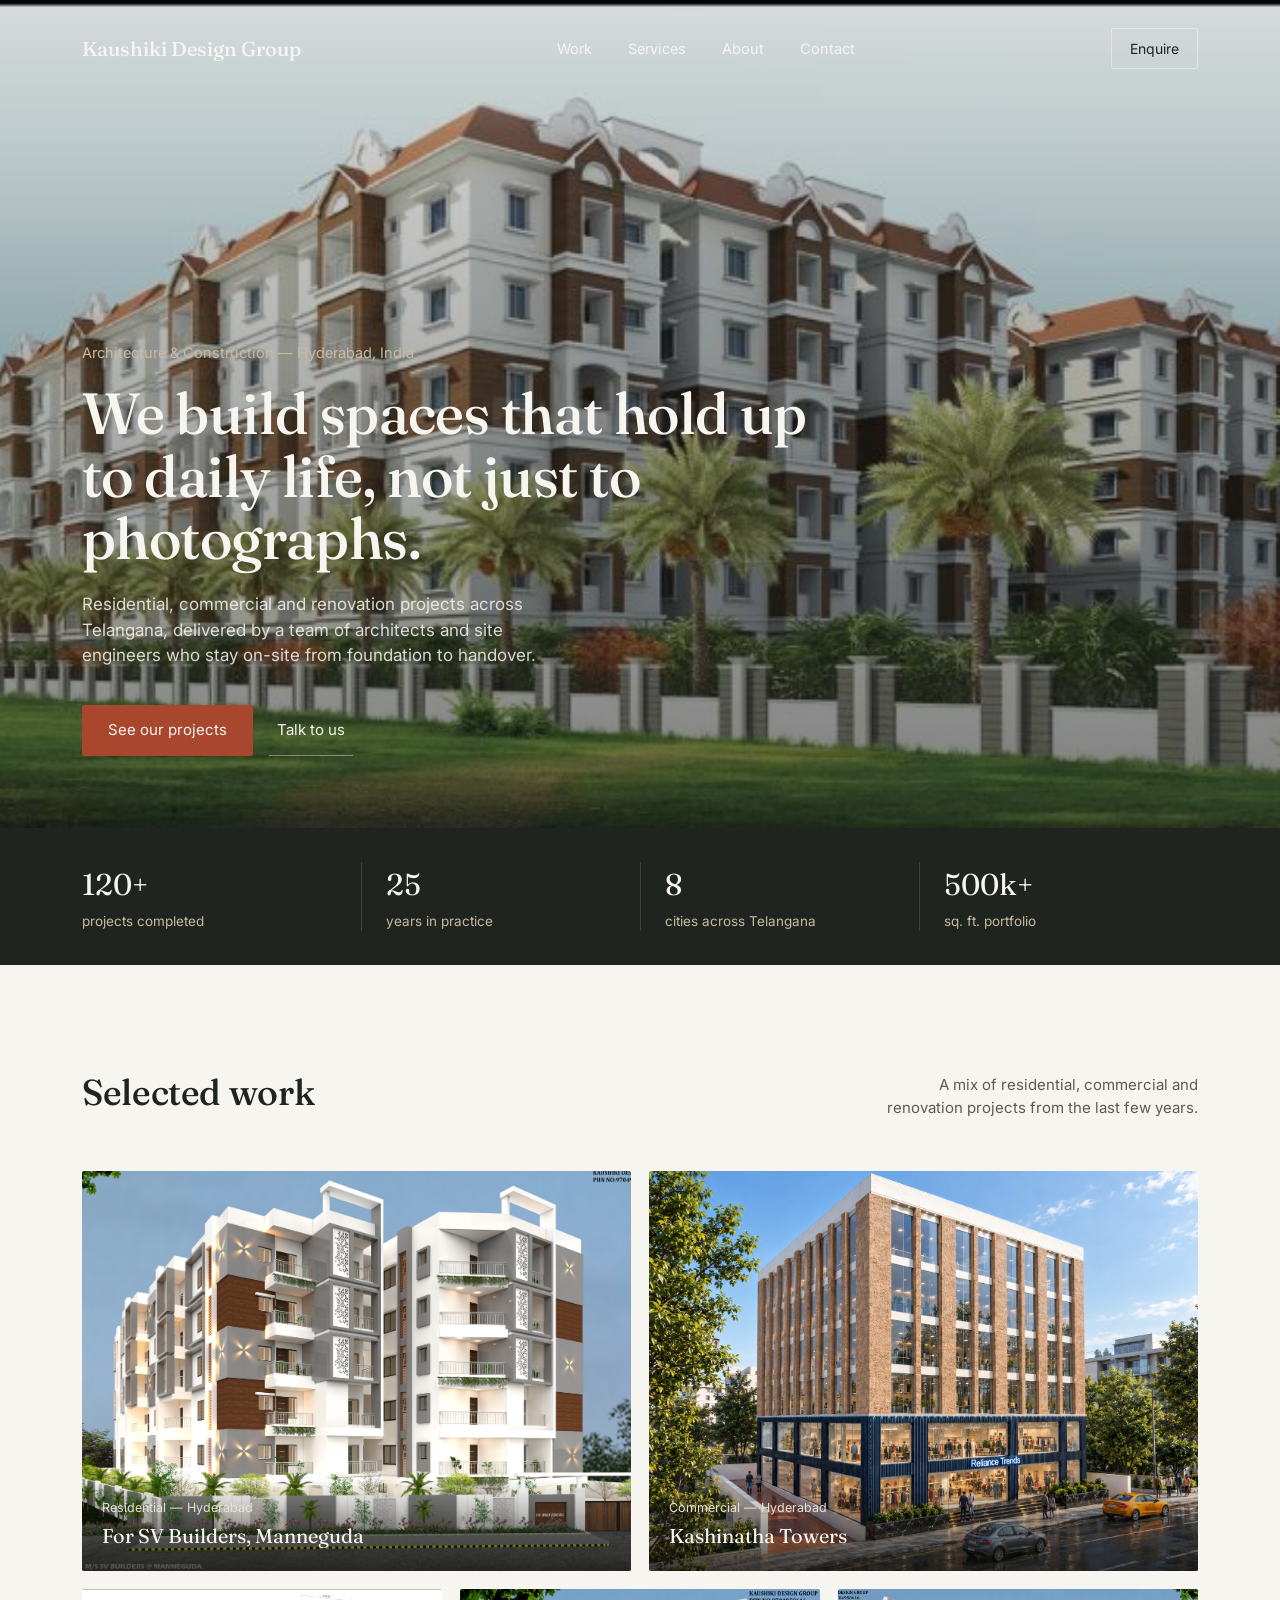
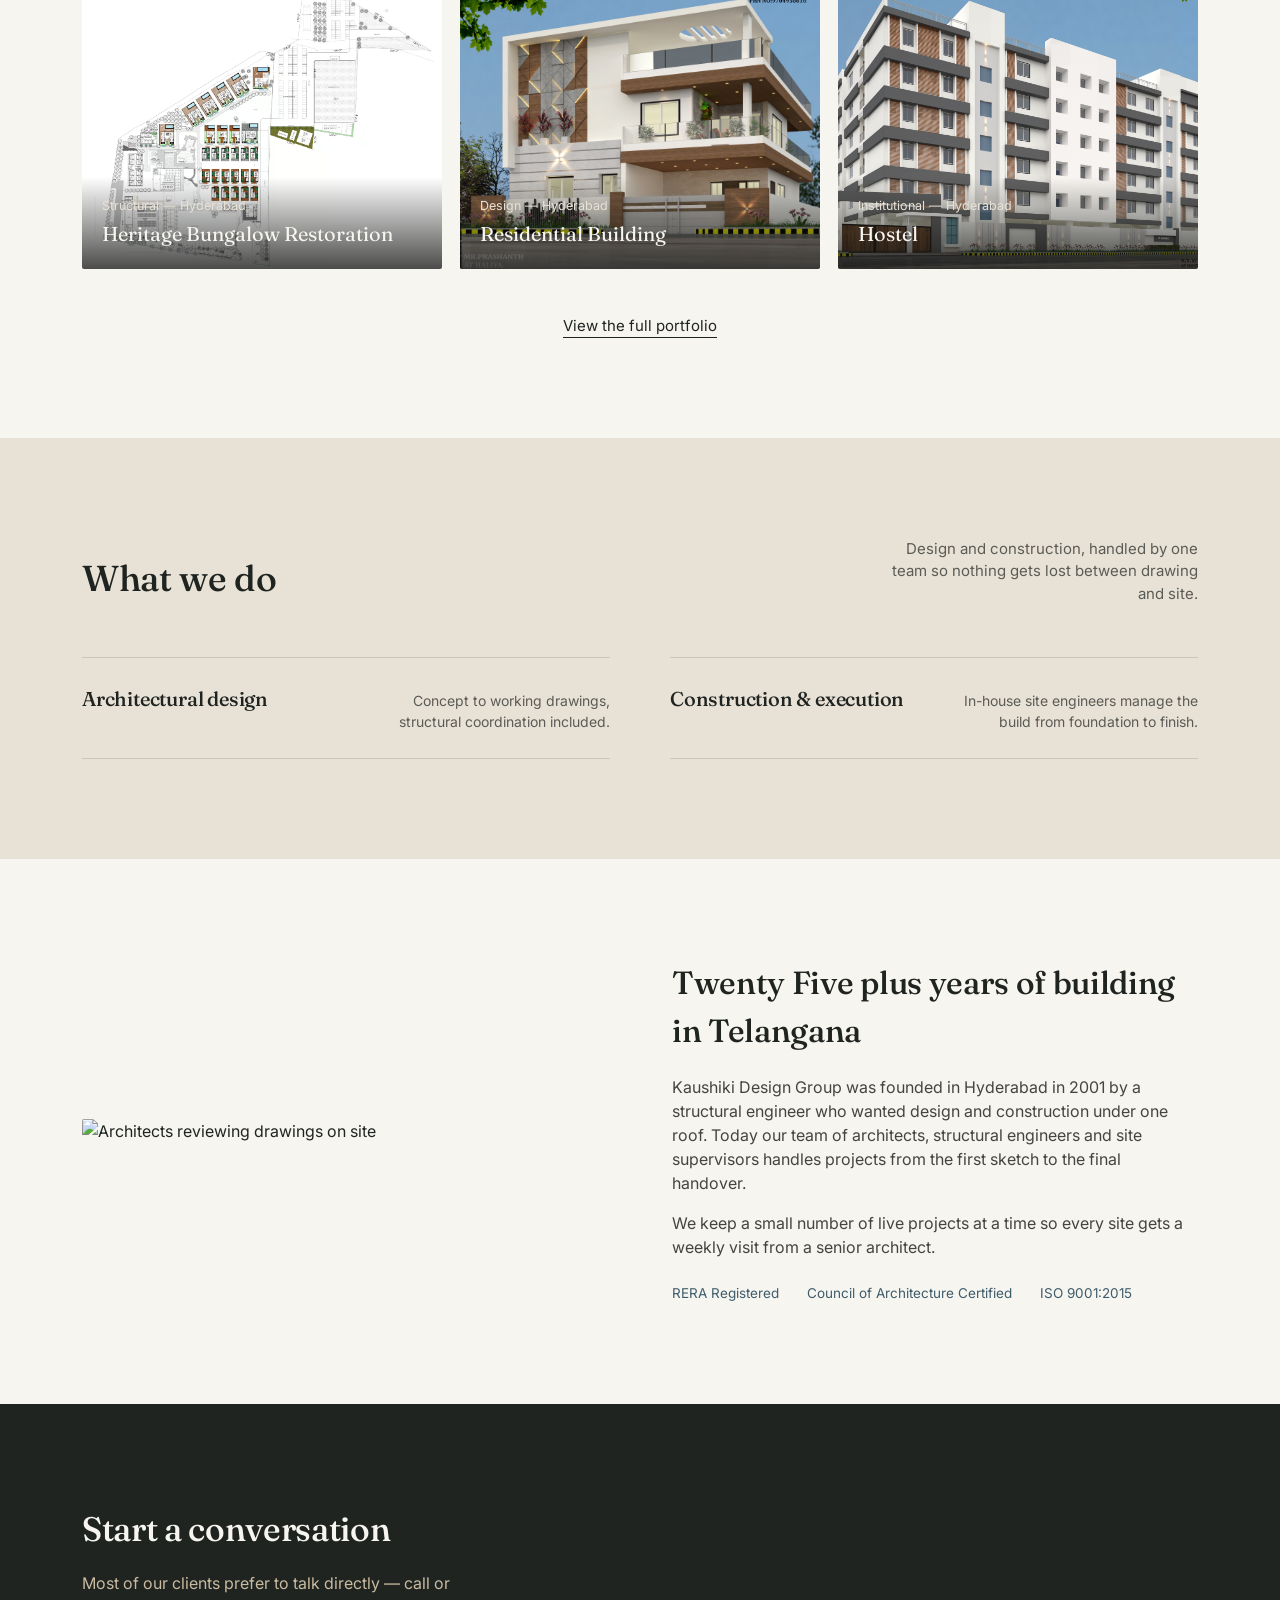
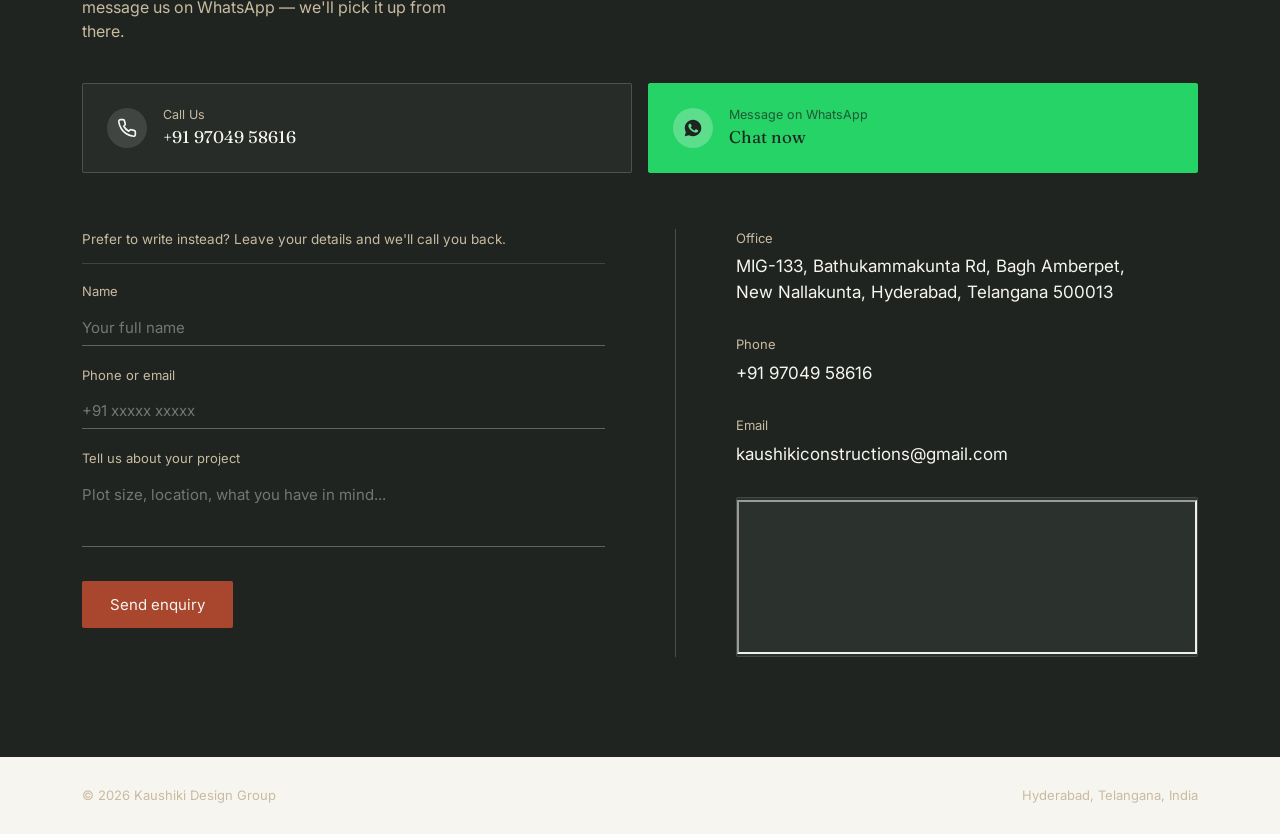
==== index.html @ 328c2bf1 "initial commit" ====
<!DOCTYPE html>
<html lang="en">
<head>
<meta charset="UTF-8">
<meta name="viewport" content="width=device-width, initial-scale=1.0">
<title>Kaushiki Design Group</title>
<link rel="preconnect" href="https://fonts.googleapis.com">
<link href="https://fonts.googleapis.com/css2?family=Fraunces:opsz,wght@9..144,300;9..144,500;9..144,600&family=Inter:wght@400;500;600&display=swap" rel="stylesheet">
<link rel="icon" type="image/jpeg" href="images/site/logo.jpeg">
<style>
  :root {
    --charcoal: #1F2421;
    --limestone: #E8E2D6;
    --rust: #A8462E;
    --steel: #3E5C6B;
    --sand: #C9BBA0;
    --paper: #F7F5F0;
  }

  * { margin: 0; padding: 0; box-sizing: border-box; }

  body {
    font-family: 'Inter', sans-serif;
    background: var(--paper);
    color: var(--charcoal);
    line-height: 1.5;
  }

  h1, h2, h3 {
    font-family: 'Fraunces', serif;
    font-weight: 500;
    letter-spacing: -0.01em;
  }

  a { color: inherit; text-decoration: none; }

  .wrap {
    max-width: 1180px;
    margin: 0 auto;
    padding: 0 32px;
  }

  /* ---------- NAV ---------- */
  nav {
    position: absolute;
    top: 0; left: 0; right: 0;
    z-index: 10;
    padding: 28px 0;
  }
  nav .wrap {
    display: flex;
    justify-content: space-between;
    align-items: center;
  }
  .logo {
    font-family: 'Fraunces', serif;
    font-size: 20px;
    color: var(--paper);
    font-weight: 500;
  }
  .navlinks {
    display: flex;
    gap: 36px;
    font-size: 14.5px;
  }
  .navlinks a { color: var(--paper); }
  .navlinks a:hover { color: var(--sand); }
  .nav-cta {
    border: 1px solid rgba(247,245,240,0.5);
    padding: 9px 18px;
    border-radius: 2px;
    font-size: 14px;
  }
  .nav-cta:hover { background: var(--paper); color: var(--charcoal); border-color: var(--paper); }

  /* ---------- HERO ---------- */
  .hero {
    position: relative;
    height: 92vh;
    min-height: 620px;
    background:
      linear-gradient(180deg, rgba(20,22,20,0.15) 0%, rgba(20,22,20,0.55) 100%),
      url('images/site/Vision-Day.jpeg')
      center/cover no-repeat;
    display: flex;
    align-items: flex-end;
  }
  .hero-inner {
    width: 100%;
    padding-bottom: 72px;
  }
  .hero-eyebrow {
    color: var(--sand);
    font-size: 14.5px;
    margin-bottom: 18px;
  }
  .hero h1 {
    color: var(--paper);
    font-size: 58px;
    max-width: 780px;
    line-height: 1.08;
  }
  .hero p {
    color: rgba(247,245,240,0.85);
    font-size: 17px;
    max-width: 460px;
    margin-top: 22px;
  }
  .hero-actions {
    margin-top: 36px;
    display: flex;
    gap: 16px;
  }
  .btn-primary {
    background: var(--rust);
    color: var(--paper);
    padding: 14px 26px;
    font-size: 15px;
    border-radius: 2px;
    display: inline-block;
  }
  .btn-primary:hover { background: #8f3a26; }
  .btn-ghost {
    color: var(--paper);
    padding: 14px 8px;
    font-size: 15px;
    border-bottom: 1px solid rgba(247,245,240,0.4);
  }
  .btn-ghost:hover { border-color: var(--paper); }

  /* ---------- STATS STRIP ---------- */
  .stats {
    background: var(--charcoal);
    color: var(--paper);
  }
  .stats .wrap {
    display: grid;
    grid-template-columns: repeat(4, 1fr);
    padding: 34px 32px;
  }
  .stats .stat { border-left: 1px solid rgba(247,245,240,0.15); padding-left: 24px; }
  .stats .stat:first-child { border-left: none; padding-left: 0; }
  .stat .num { font-family: 'Fraunces', serif; font-size: 30px; }
  .stat .label { font-size: 13.5px; color: var(--sand); margin-top: 4px; }

  /* ---------- SECTION HEADERS ---------- */
  .section { padding: 100px 0; }
  .section-head {
    display: flex;
    justify-content: space-between;
    align-items: flex-end;
    margin-bottom: 52px;
    gap: 24px;
  }
  .section-head h2 { font-size: 36px; max-width: 480px; }
  .section-head .sub { font-size: 15px; color: #5b5b56; max-width: 320px; text-align: right; }

  /* ---------- PROJECTS (asymmetric grid) ---------- */
  .projects-grid {
    display: grid;
    grid-template-columns: repeat(6, 1fr);
    grid-template-rows: 400px 280px;
    gap: 18px;
  }
  .proj {
    position: relative;
    overflow: hidden;
    border-radius: 2px;
  }
  .proj img { width: 100%; height: 100%; object-fit: cover; display: block; transition: transform 0.5s ease; }
  .proj:hover img { transform: scale(1.04); }
  .proj-tag {
    position: absolute;
    bottom: 0; left: 0; right: 0;
    padding: 20px;
    background: linear-gradient(0deg, rgba(15,16,14,0.75) 0%, transparent 100%);
    color: var(--paper);
  }
  .proj-tag .kind { font-size: 12.5px; color: var(--limestone); margin-bottom: 4px; }
  .proj-tag .name { font-family: 'Fraunces', serif; font-size: 20px; }

  .proj-a { grid-column: 1 / 4; grid-row: 1 / 2; }
  .proj-b { grid-column: 4 / 7; grid-row: 1 / 2; }
  .proj-c { grid-column: 1 / 3; grid-row: 2 / 3; }
  .proj-d { grid-column: 3 / 5; grid-row: 2 / 3; }
  .proj-e { grid-column: 5 / 7; grid-row: 2 / 3; }

  .view-all {
    margin-top: 44px;
    text-align: center;
  }
  .view-all a {
    font-size: 15px;
    border-bottom: 1px solid var(--charcoal);
    padding-bottom: 2px;
  }

  /* ---------- SERVICES ---------- */
  .services {
    background: var(--limestone);
  }
  .services-grid {
    display: grid;
    grid-template-columns: 1fr 1fr;
    gap: 0 60px;
  }
  .service-row {
    padding: 26px 0;
    border-top: 1px solid rgba(31,36,33,0.15);
    display: flex;
    justify-content: space-between;
    align-items: baseline;
  }
  .service-row:last-child { border-bottom: 1px solid rgba(31,36,33,0.15); }
  .service-row h3 { font-size: 20px; font-weight: 500; }
  .service-row p { font-size: 14px; color: #5b5b56; max-width: 240px; text-align: right; }

  /* ---------- ABOUT STRIP ---------- */
  .about {
    display: grid;
    grid-template-columns: 1fr 1fr;
    gap: 64px;
    align-items: center;
  }
  .about img { width: 100%; border-radius: 2px; display: block; }
  .about h2 { font-size: 32px; margin-bottom: 20px; }
  .about p { font-size: 16px; color: #444540; margin-bottom: 16px; }
  .about-credentials {
    margin-top: 24px;
    display: flex;
    gap: 28px;
    font-size: 13.5px;
    color: var(--steel);
  }

  /* ---------- CONTACT ---------- */
  .contact {
    background: var(--charcoal);
    color: var(--paper);
  }
  .contact-grid {
    display: grid;
    grid-template-columns: 1fr 1fr;
    gap: 70px;
  }
  .contact h2 { color: var(--paper); font-size: 34px; margin-bottom: 16px; }
  .contact > .wrap > p { color: var(--sand); max-width: 380px; margin-bottom: 40px; }

  .direct-ctas {
    display: flex;
    gap: 16px;
    margin-bottom: 56px;
  }
  .cta-card {
    flex: 1;
    display: flex;
    align-items: center;
    gap: 16px;
    padding: 22px 24px;
    border-radius: 2px;
    border: 1px solid rgba(247,245,240,0.18);
  }
  .cta-card.call { background: rgba(247,245,240,0.04); }
  .cta-card.whatsapp { background: #25D366; border-color: #25D366; }
  .cta-icon {
    width: 40px; height: 40px;
    flex-shrink: 0;
    border-radius: 50%;
    display: flex;
    align-items: center;
    justify-content: center;
    background: rgba(247,245,240,0.12);
  }
  .cta-card.whatsapp .cta-icon { background: rgba(255,255,255,0.25); }
  .cta-icon svg { width: 20px; height: 20px; }
  .cta-text .k { font-size: 12.5px; color: var(--sand); }
  .cta-card.whatsapp .cta-text .k { color: rgba(31,36,33,0.7); }
  .cta-text .v { font-size: 17px; font-family: 'Fraunces', serif; color: var(--paper); }
  .cta-card.whatsapp .cta-text .v { color: var(--charcoal); }

  .secondary-form-label {
    font-size: 13.5px;
    color: var(--sand);
    margin-bottom: 18px;
    padding-bottom: 14px;
    border-bottom: 1px solid rgba(247,245,240,0.15);
  }

  .field { margin-bottom: 20px; }
  .field label { display: block; font-size: 13px; color: var(--sand); margin-bottom: 8px; }
  .field input, .field textarea {
    width: 100%;
    background: transparent;
    border: none;
    border-bottom: 1px solid rgba(247,245,240,0.3);
    color: var(--paper);
    font-family: 'Inter', sans-serif;
    font-size: 15px;
    padding: 8px 0;
  }
  .field input:focus, .field textarea:focus {
    outline: none;
    border-bottom-color: var(--rust);
  }
  .field textarea { resize: none; height: 70px; }
  .submit-btn {
    margin-top: 8px;
    background: var(--rust);
    color: var(--paper);
    border: none;
    padding: 14px 28px;
    font-size: 15px;
    border-radius: 2px;
    cursor: pointer;
    font-family: 'Inter', sans-serif;
  }
  .submit-btn:hover { background: #8f3a26; }

  .contact-info { border-left: 1px solid rgba(247,245,240,0.2); padding-left: 60px; }
  .info-block { margin-bottom: 30px; }
  .info-block .k { font-size: 13px; color: var(--sand); margin-bottom: 6px; }
  .info-block .v { font-size: 17px; }
  .map-box {
    margin-top: 30px;
    height: 160px;
    background: #2b312d;
    border-radius: 2px;
    display: flex;
    align-items: center;
    justify-content: center;
    color: var(--sand);
    font-size: 13.5px;
    border: 1px solid rgba(247,245,240,0.12);
  }

  /* ---------- FOOTER ---------- */
  footer {
    padding: 28px 0;
    border-top: 1px solid rgba(247,245,240,0.1);
  }
  footer .wrap {
    display: flex;
    justify-content: space-between;
    font-size: 13px;
    color: var(--sand);
  }

  @media (max-width: 860px) {
    .hero h1 { font-size: 38px; }
    .stats .wrap { grid-template-columns: repeat(2, 1fr); row-gap: 20px; }
    .stats .stat:nth-child(3) { border-left: none; padding-left: 0; }
    .projects-grid { grid-template-columns: 1fr; grid-template-rows: auto; }
    .proj { grid-column: auto !important; grid-row: auto !important; height: 260px; }
    .services-grid, .about, .contact-grid { grid-template-columns: 1fr; }
    .contact-info { border-left: none; padding-left: 0; margin-top: 20px; }
    .section-head { flex-direction: column; align-items: flex-start; }
    .section-head .sub { text-align: left; }
    .navlinks { display: none; }
  }
</style>
</head>
<body>

<nav>
  <div class="wrap">
    <div class="logo">Kaushiki Design Group</div>
    <div class="navlinks">
      <a href="#work">Work</a>
      <a href="#services">Services</a>
      <a href="#about">About</a>
      <a href="#contact">Contact</a>
    </div>
    <a href="#contact" class="nav-cta">Enquire</a>
  </div>
</nav>

<section class="hero">
  <div class="wrap hero-inner">
    <div class="hero-eyebrow">Architecture &amp; Construction — Hyderabad, India</div>
    <h1>We build spaces that hold up to daily life, not just to photographs.</h1>
    <p>Residential, commercial and renovation projects across Telangana, delivered by a team of architects and site engineers who stay on-site from foundation to handover.</p>
    <div class="hero-actions">
      <a href="#work" class="btn-primary">See our projects</a>
      <a href="#contact" class="btn-ghost">Talk to us</a>
    </div>
  </div>
</section>

<section class="stats">
  <div class="wrap">
    <div class="stat"><div class="num">120+</div><div class="label">projects completed</div></div>
    <div class="stat"><div class="num">25</div><div class="label">years in practice</div></div>
    <div class="stat"><div class="num">8</div><div class="label">cities across Telangana</div></div>
    <div class="stat"><div class="num">500k+</div><div class="label">sq. ft. portfolio</div></div>
  </div>
</section>

<section class="section" id="work">
  <div class="wrap">
    <div class="section-head">
      <h2>Selected work</h2>
      <div class="sub">A mix of residential, commercial and renovation projects from the last few years.</div>
    </div>
    <div class="projects-grid">
      <div class="proj proj-a">
        <img src="images/projects/residential/SV_BUILDERS_MANNEGUDA_SOUTH_EAST_ELEVATION.jpg" alt="Modern residence">
        <div class="proj-tag"><div class="kind">Residential — Hyderabad</div><div class="name">For SV Builders, Manneguda</div></div>
      </div>
      <div class="proj proj-b">
        <img src="images/projects/commercial/Kashinatha_Towers.jpeg" alt="Office building">
        <div class="proj-tag"><div class="kind">Commercial — Hyderabad</div><div class="name">Kashinatha Towers</div></div>
      </div>
      <div class="proj proj-c">
        <img src="images/projects/structural/KINARA_RESORT.avif" alt="Interior renovation">
        <div class="proj-tag"><div class="kind">Structural — Hyderabad</div><div class="name">Heritage Bungalow Restoration</div></div>
      </div>
      <div class="proj proj-d">
        <img src="images/projects/residential/PRASHANTH_REDDY.jpg" alt="Apartment complex">
        <div class="proj-tag"><div class="kind">Design — Hyderabad</div><div class="name">Residential Building</div></div>
      </div>
      <div class="proj proj-e">
        <img src="images/projects/institutional/SV_BUILDERS_HOSTEL.jpg" alt="Concrete structure detail">
        <div class="proj-tag"><div class="kind">Institutional — Hyderabad</div><div class="name">Hostel</div></div>
      </div>
    </div>
    <div class="view-all"><a href="portfolio.html">View the full portfolio</a></div>
  </div>
</section>

<section class="section services" id="services">
  <div class="wrap">
    <div class="section-head">
      <h2>What we do</h2>
      <div class="sub">Design and construction, handled by one team so nothing gets lost between drawing and site.</div>
    </div>
    <div class="services-grid">
      <div>
        <div class="service-row">
          <h3>Architectural design</h3>
          <p>Concept to working drawings, structural coordination included.</p>
        </div>
      </div>
      <div>
        <div class="service-row">
          <h3>Construction &amp; execution</h3>
          <p>In-house site engineers manage the build from foundation to finish.</p>
        </div>
      </div>
    </div>
  </div>
</section>

<section class="section" id="about">
  <div class="wrap about">
    <img src="https://images.unsplash.com/photo-1541888946425-d81bb19240f5?q=80&w=800&auto=format&fit=crop" alt="Architects reviewing drawings on site">
    <div>
      <h2>Twenty Five plus years of building in Telangana</h2>
      <p>Kaushiki Design Group was founded in Hyderabad in 2001 by a structural engineer who wanted design and construction under one roof. Today our team of architects, structural engineers and site supervisors handles projects from the first sketch to the final handover.</p>
      <p>We keep a small number of live projects at a time so every site gets a weekly visit from a senior architect.</p>
      <div class="about-credentials">
        <span>RERA Registered</span>
        <span>Council of Architecture Certified</span>
        <span>ISO 9001:2015</span>
      </div>
    </div>
  </div>
</section>

<section class="section contact" id="contact">
  <div class="wrap">
    <h2>Start a conversation</h2>
    <p>Most of our clients prefer to talk directly — call or message us on WhatsApp — we'll pick it up from there.</p>

    <div class="direct-ctas">
      <a href="tel:+919704958616" class="cta-card call">
        <div class="cta-icon">
          <svg viewBox="0 0 24 24" fill="none" stroke="#F7F5F0" stroke-width="2" stroke-linecap="round" stroke-linejoin="round"><path d="M22 16.92v3a2 2 0 0 1-2.18 2 19.79 19.79 0 0 1-8.63-3.07 19.5 19.5 0 0 1-6-6 19.79 19.79 0 0 1-3.07-8.67A2 2 0 0 1 4.11 2h3a2 2 0 0 1 2 1.72c.127.96.361 1.903.7 2.81a2 2 0 0 1-.45 2.11L8.09 9.91a16 16 0 0 0 6 6l1.27-1.27a2 2 0 0 1 2.11-.45c.907.339 1.85.573 2.81.7A2 2 0 0 1 22 16.92z"/></svg>
        </div>
        <div class="cta-text">
          <div class="k">Call Us</div>
          <div class="v">+91 97049 58616</div>
        </div>
      </a>
      <a href="https://wa.me/919704958616?text=Hi%2C%20I%27d%20like%20to%20discuss%20a%20project" class="cta-card whatsapp" target="_blank">
        <div class="cta-icon">
          <svg viewBox="0 0 24 24" fill="#1F2421"><path d="M12.04 2C6.58 2 2.13 6.45 2.13 11.91c0 1.75.46 3.45 1.32 4.95L2.05 22l5.25-1.38a9.9 9.9 0 0 0 4.74 1.21h.01c5.46 0 9.9-4.45 9.9-9.91C21.96 6.45 17.5 2 12.04 2zm5.8 14.14c-.24.68-1.4 1.3-1.93 1.38-.5.08-1.11.11-1.79-.11-.41-.13-.95-.31-1.63-.6-2.87-1.24-4.74-4.13-4.88-4.32-.14-.19-1.17-1.56-1.17-2.97 0-1.41.74-2.1 1-2.39.26-.29.57-.36.76-.36.19 0 .38 0 .55.01.18.01.41-.07.64.49.24.58.81 2 .88 2.14.07.14.12.31.02.5-.1.19-.14.31-.29.48-.14.17-.3.37-.43.5-.14.14-.29.29-.12.57.17.29.76 1.25 1.63 2.02 1.12 1 2.06 1.31 2.35 1.46.29.14.46.12.63-.07.17-.19.72-.84.91-1.13.19-.29.38-.24.63-.14.26.1 1.64.77 1.92.91.29.14.48.21.55.33.07.12.07.68-.17 1.35z"/></svg>
        </div>
        <div class="cta-text">
          <div class="k">Message on WhatsApp</div>
          <div class="v">Chat now</div>
        </div>
      </a>
    </div>

    <div class="contact-grid">
      <form action="https://formspree.io/f/your-form-id" method="POST">
        <div class="secondary-form-label">Prefer to write instead? Leave your details and we'll call you back.</div>
        <div class="field">
          <label for="name">Name</label>
          <input type="text" id="name" name="name" placeholder="Your full name">
        </div>
        <div class="field">
          <label for="phone">Phone or email</label>
          <input type="text" id="phone" name="phone" placeholder="+91 xxxxx xxxxx">
        </div>
        <div class="field">
          <label for="project">Tell us about your project</label>
          <textarea id="project" name="project" placeholder="Plot size, location, what you have in mind..."></textarea>
        </div>
        <button class="submit-btn" type="submit">Send enquiry</button>
      </form>
      <div class="contact-info">
        <div class="info-block">
          <div class="k">Office</div>
          <div class="v">MIG-133, Bathukammakunta Rd, Bagh Amberpet,<br>New Nallakunta, Hyderabad, Telangana 500013</div>
        </div>
        <div class="info-block">
          <div class="k">Phone</div>
          <div class="v">+91 97049 58616</div>
        </div>
        <div class="info-block">
          <div class="k">Email</div>
          <div class="v">kaushikiconstructions@gmail.com</div>
        </div>
        <div class="map-box">
          <iframe
            src="https://www.google.com/maps?q=KAUSHIKI+DESIGN+GROUP&output=embed"
            width="100%"
            allowfullscreen=""
            loading="lazy">
  </iframe>
        </div>
      </div>
    </div>
  </div>
</section>

<footer>
  <div class="wrap">
    <div>© 2026 Kaushiki Design Group</div>
    <div>Hyderabad, Telangana, India</div>
  </div>
</footer>

</body>
</html>
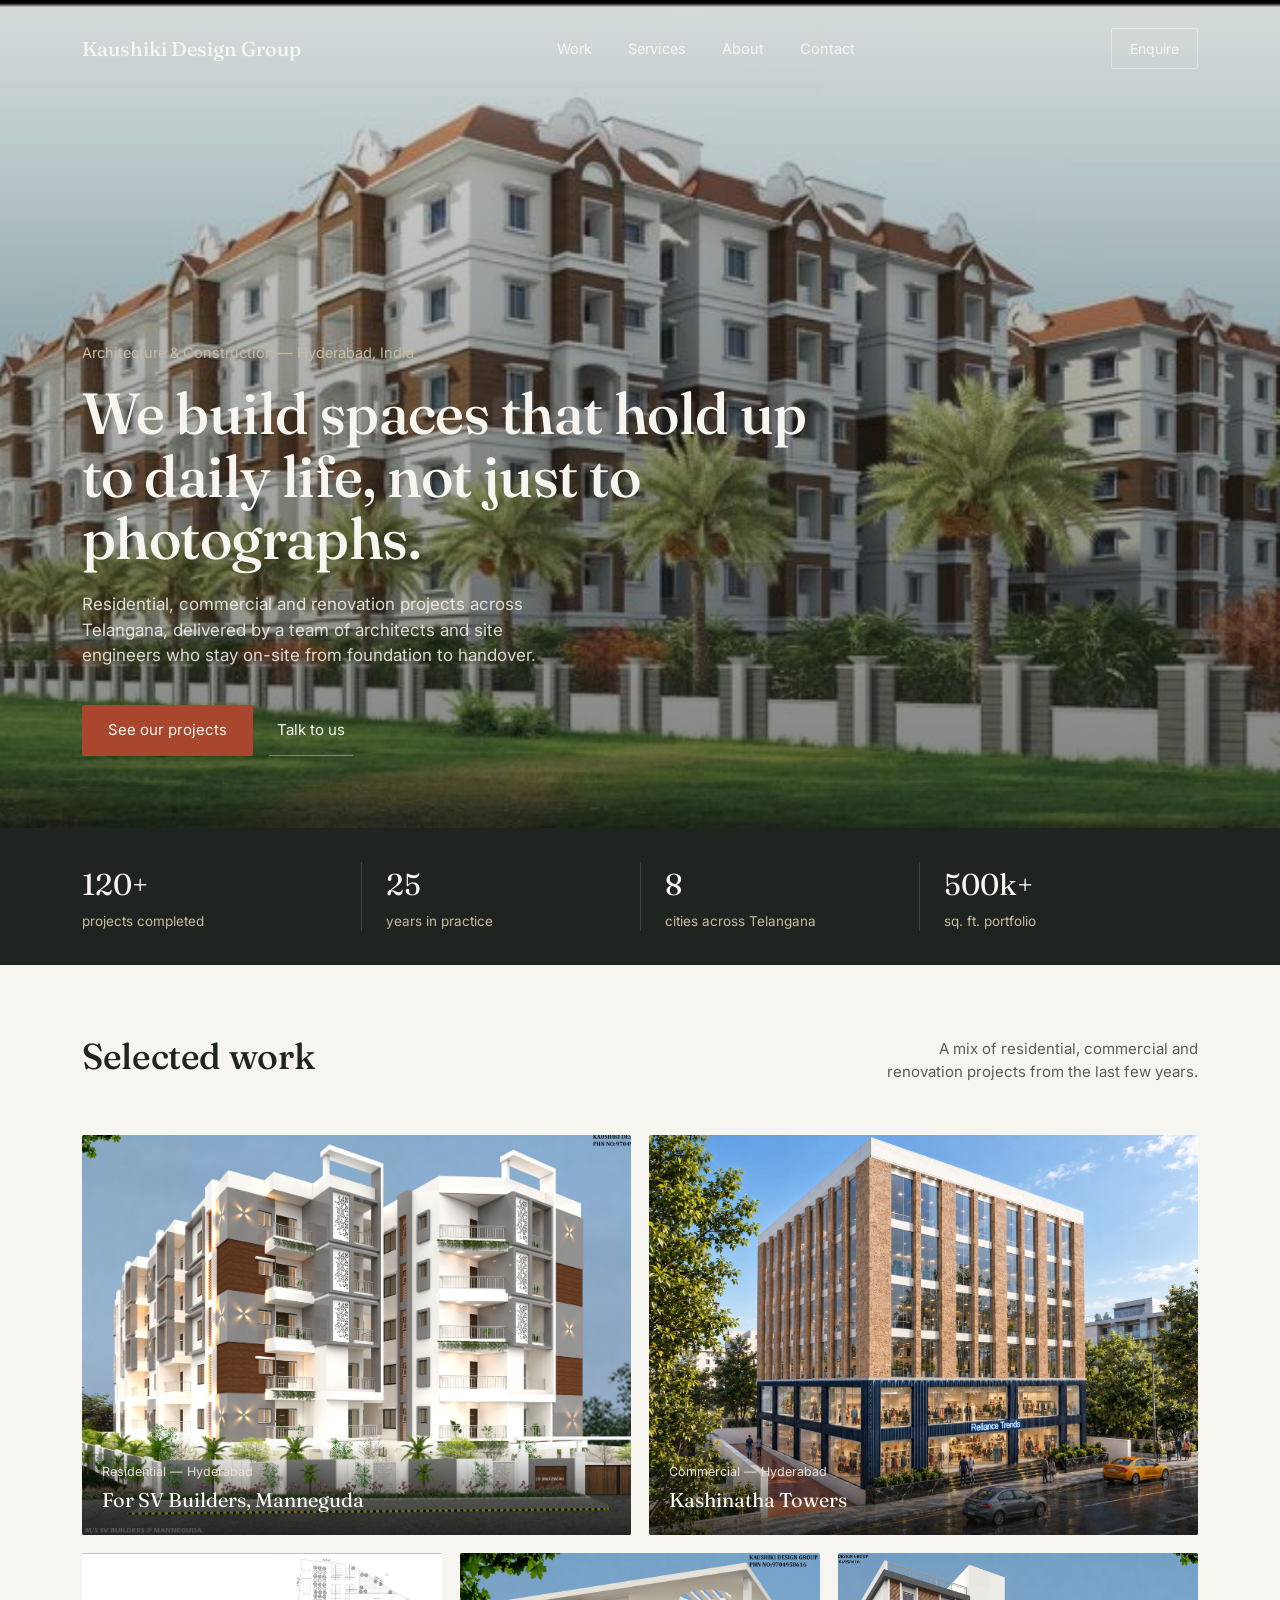
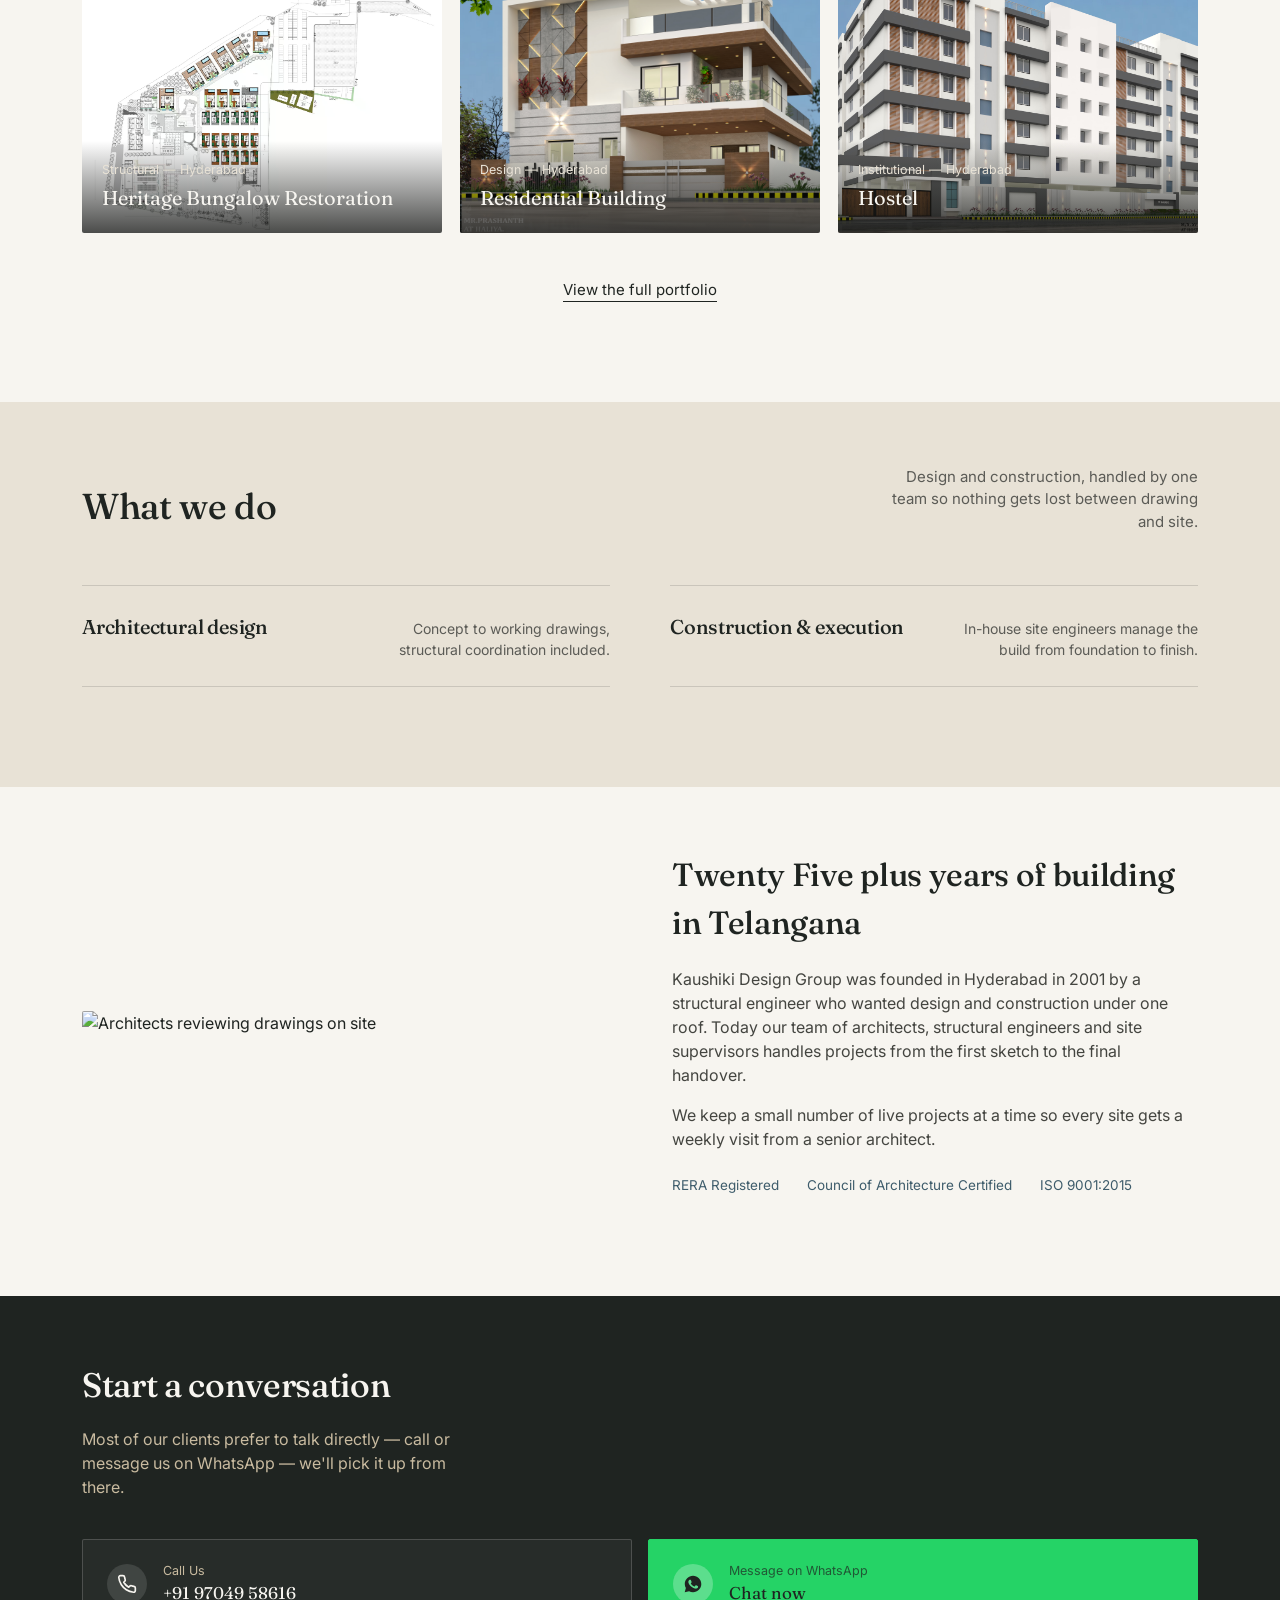
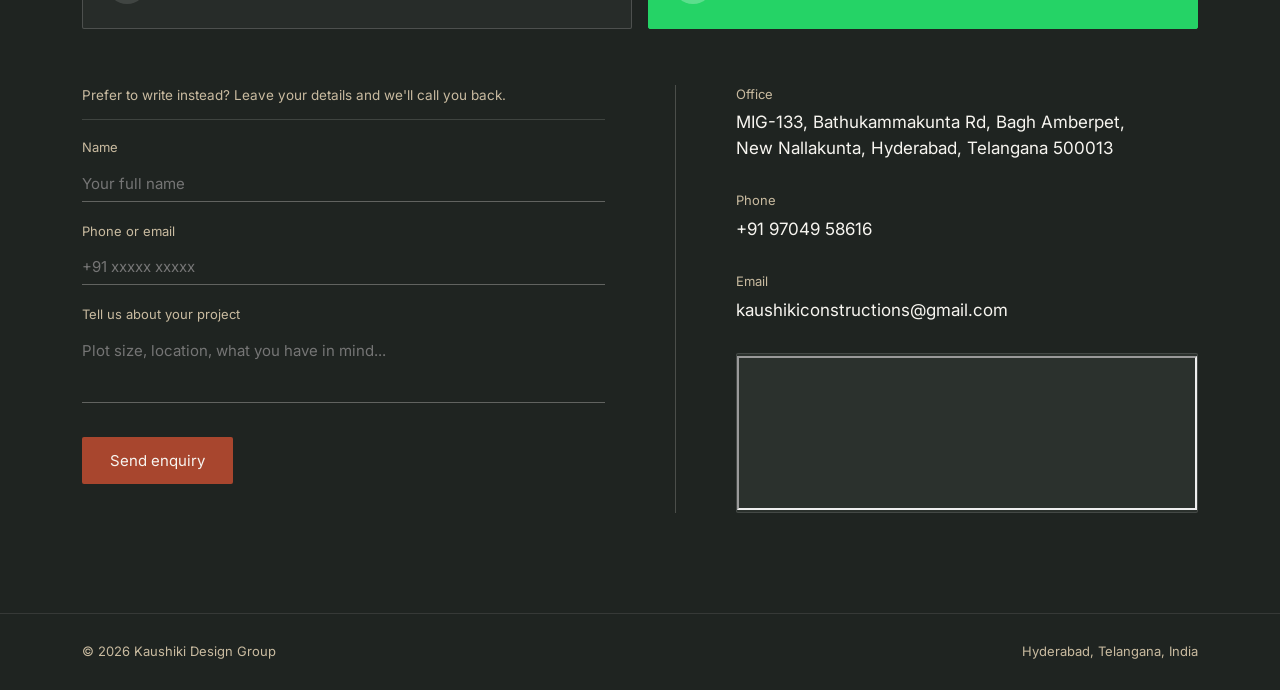
==== commit bec7013e: "externalise CSS" ====
--- a/index.html
+++ b/index.html
@@ -7,357 +7,7 @@
 <link rel="preconnect" href="https://fonts.googleapis.com">
 <link href="https://fonts.googleapis.com/css2?family=Fraunces:opsz,wght@9..144,300;9..144,500;9..144,600&family=Inter:wght@400;500;600&display=swap" rel="stylesheet">
 <link rel="icon" type="image/jpeg" href="images/site/logo.jpeg">
-<style>
-  :root {
-    --charcoal: #1F2421;
-    --limestone: #E8E2D6;
-    --rust: #A8462E;
-    --steel: #3E5C6B;
-    --sand: #C9BBA0;
-    --paper: #F7F5F0;
-  }
-
-  * { margin: 0; padding: 0; box-sizing: border-box; }
-
-  body {
-    font-family: 'Inter', sans-serif;
-    background: var(--paper);
-    color: var(--charcoal);
-    line-height: 1.5;
-  }
-
-  h1, h2, h3 {
-    font-family: 'Fraunces', serif;
-    font-weight: 500;
-    letter-spacing: -0.01em;
-  }
-
-  a { color: inherit; text-decoration: none; }
-
-  .wrap {
-    max-width: 1180px;
-    margin: 0 auto;
-    padding: 0 32px;
-  }
-
-  /* ---------- NAV ---------- */
-  nav {
-    position: absolute;
-    top: 0; left: 0; right: 0;
-    z-index: 10;
-    padding: 28px 0;
-  }
-  nav .wrap {
-    display: flex;
-    justify-content: space-between;
-    align-items: center;
-  }
-  .logo {
-    font-family: 'Fraunces', serif;
-    font-size: 20px;
-    color: var(--paper);
-    font-weight: 500;
-  }
-  .navlinks {
-    display: flex;
-    gap: 36px;
-    font-size: 14.5px;
-  }
-  .navlinks a { color: var(--paper); }
-  .navlinks a:hover { color: var(--sand); }
-  .nav-cta {
-    border: 1px solid rgba(247,245,240,0.5);
-    padding: 9px 18px;
-    border-radius: 2px;
-    font-size: 14px;
-  }
-  .nav-cta:hover { background: var(--paper); color: var(--charcoal); border-color: var(--paper); }
-
-  /* ---------- HERO ---------- */
-  .hero {
-    position: relative;
-    height: 92vh;
-    min-height: 620px;
-    background:
-      linear-gradient(180deg, rgba(20,22,20,0.15) 0%, rgba(20,22,20,0.55) 100%),
-      url('images/site/Vision-Day.jpeg')
-      center/cover no-repeat;
-    display: flex;
-    align-items: flex-end;
-  }
-  .hero-inner {
-    width: 100%;
-    padding-bottom: 72px;
-  }
-  .hero-eyebrow {
-    color: var(--sand);
-    font-size: 14.5px;
-    margin-bottom: 18px;
-  }
-  .hero h1 {
-    color: var(--paper);
-    font-size: 58px;
-    max-width: 780px;
-    line-height: 1.08;
-  }
-  .hero p {
-    color: rgba(247,245,240,0.85);
-    font-size: 17px;
-    max-width: 460px;
-    margin-top: 22px;
-  }
-  .hero-actions {
-    margin-top: 36px;
-    display: flex;
-    gap: 16px;
-  }
-  .btn-primary {
-    background: var(--rust);
-    color: var(--paper);
-    padding: 14px 26px;
-    font-size: 15px;
-    border-radius: 2px;
-    display: inline-block;
-  }
-  .btn-primary:hover { background: #8f3a26; }
-  .btn-ghost {
-    color: var(--paper);
-    padding: 14px 8px;
-    font-size: 15px;
-    border-bottom: 1px solid rgba(247,245,240,0.4);
-  }
-  .btn-ghost:hover { border-color: var(--paper); }
-
-  /* ---------- STATS STRIP ---------- */
-  .stats {
-    background: var(--charcoal);
-    color: var(--paper);
-  }
-  .stats .wrap {
-    display: grid;
-    grid-template-columns: repeat(4, 1fr);
-    padding: 34px 32px;
-  }
-  .stats .stat { border-left: 1px solid rgba(247,245,240,0.15); padding-left: 24px; }
-  .stats .stat:first-child { border-left: none; padding-left: 0; }
-  .stat .num { font-family: 'Fraunces', serif; font-size: 30px; }
-  .stat .label { font-size: 13.5px; color: var(--sand); margin-top: 4px; }
-
-  /* ---------- SECTION HEADERS ---------- */
-  .section { padding: 100px 0; }
-  .section-head {
-    display: flex;
-    justify-content: space-between;
-    align-items: flex-end;
-    margin-bottom: 52px;
-    gap: 24px;
-  }
-  .section-head h2 { font-size: 36px; max-width: 480px; }
-  .section-head .sub { font-size: 15px; color: #5b5b56; max-width: 320px; text-align: right; }
-
-  /* ---------- PROJECTS (asymmetric grid) ---------- */
-  .projects-grid {
-    display: grid;
-    grid-template-columns: repeat(6, 1fr);
-    grid-template-rows: 400px 280px;
-    gap: 18px;
-  }
-  .proj {
-    position: relative;
-    overflow: hidden;
-    border-radius: 2px;
-  }
-  .proj img { width: 100%; height: 100%; object-fit: cover; display: block; transition: transform 0.5s ease; }
-  .proj:hover img { transform: scale(1.04); }
-  .proj-tag {
-    position: absolute;
-    bottom: 0; left: 0; right: 0;
-    padding: 20px;
-    background: linear-gradient(0deg, rgba(15,16,14,0.75) 0%, transparent 100%);
-    color: var(--paper);
-  }
-  .proj-tag .kind { font-size: 12.5px; color: var(--limestone); margin-bottom: 4px; }
-  .proj-tag .name { font-family: 'Fraunces', serif; font-size: 20px; }
-
-  .proj-a { grid-column: 1 / 4; grid-row: 1 / 2; }
-  .proj-b { grid-column: 4 / 7; grid-row: 1 / 2; }
-  .proj-c { grid-column: 1 / 3; grid-row: 2 / 3; }
-  .proj-d { grid-column: 3 / 5; grid-row: 2 / 3; }
-  .proj-e { grid-column: 5 / 7; grid-row: 2 / 3; }
-
-  .view-all {
-    margin-top: 44px;
-    text-align: center;
-  }
-  .view-all a {
-    font-size: 15px;
-    border-bottom: 1px solid var(--charcoal);
-    padding-bottom: 2px;
-  }
-
-  /* ---------- SERVICES ---------- */
-  .services {
-    background: var(--limestone);
-  }
-  .services-grid {
-    display: grid;
-    grid-template-columns: 1fr 1fr;
-    gap: 0 60px;
-  }
-  .service-row {
-    padding: 26px 0;
-    border-top: 1px solid rgba(31,36,33,0.15);
-    display: flex;
-    justify-content: space-between;
-    align-items: baseline;
-  }
-  .service-row:last-child { border-bottom: 1px solid rgba(31,36,33,0.15); }
-  .service-row h3 { font-size: 20px; font-weight: 500; }
-  .service-row p { font-size: 14px; color: #5b5b56; max-width: 240px; text-align: right; }
-
-  /* ---------- ABOUT STRIP ---------- */
-  .about {
-    display: grid;
-    grid-template-columns: 1fr 1fr;
-    gap: 64px;
-    align-items: center;
-  }
-  .about img { width: 100%; border-radius: 2px; display: block; }
-  .about h2 { font-size: 32px; margin-bottom: 20px; }
-  .about p { font-size: 16px; color: #444540; margin-bottom: 16px; }
-  .about-credentials {
-    margin-top: 24px;
-    display: flex;
-    gap: 28px;
-    font-size: 13.5px;
-    color: var(--steel);
-  }
-
-  /* ---------- CONTACT ---------- */
-  .contact {
-    background: var(--charcoal);
-    color: var(--paper);
-  }
-  .contact-grid {
-    display: grid;
-    grid-template-columns: 1fr 1fr;
-    gap: 70px;
-  }
-  .contact h2 { color: var(--paper); font-size: 34px; margin-bottom: 16px; }
-  .contact > .wrap > p { color: var(--sand); max-width: 380px; margin-bottom: 40px; }
-
-  .direct-ctas {
-    display: flex;
-    gap: 16px;
-    margin-bottom: 56px;
-  }
-  .cta-card {
-    flex: 1;
-    display: flex;
-    align-items: center;
-    gap: 16px;
-    padding: 22px 24px;
-    border-radius: 2px;
-    border: 1px solid rgba(247,245,240,0.18);
-  }
-  .cta-card.call { background: rgba(247,245,240,0.04); }
-  .cta-card.whatsapp { background: #25D366; border-color: #25D366; }
-  .cta-icon {
-    width: 40px; height: 40px;
-    flex-shrink: 0;
-    border-radius: 50%;
-    display: flex;
-    align-items: center;
-    justify-content: center;
-    background: rgba(247,245,240,0.12);
-  }
-  .cta-card.whatsapp .cta-icon { background: rgba(255,255,255,0.25); }
-  .cta-icon svg { width: 20px; height: 20px; }
-  .cta-text .k { font-size: 12.5px; color: var(--sand); }
-  .cta-card.whatsapp .cta-text .k { color: rgba(31,36,33,0.7); }
-  .cta-text .v { font-size: 17px; font-family: 'Fraunces', serif; color: var(--paper); }
-  .cta-card.whatsapp .cta-text .v { color: var(--charcoal); }
-
-  .secondary-form-label {
-    font-size: 13.5px;
-    color: var(--sand);
-    margin-bottom: 18px;
-    padding-bottom: 14px;
-    border-bottom: 1px solid rgba(247,245,240,0.15);
-  }
-
-  .field { margin-bottom: 20px; }
-  .field label { display: block; font-size: 13px; color: var(--sand); margin-bottom: 8px; }
-  .field input, .field textarea {
-    width: 100%;
-    background: transparent;
-    border: none;
-    border-bottom: 1px solid rgba(247,245,240,0.3);
-    color: var(--paper);
-    font-family: 'Inter', sans-serif;
-    font-size: 15px;
-    padding: 8px 0;
-  }
-  .field input:focus, .field textarea:focus {
-    outline: none;
-    border-bottom-color: var(--rust);
-  }
-  .field textarea { resize: none; height: 70px; }
-  .submit-btn {
-    margin-top: 8px;
-    background: var(--rust);
-    color: var(--paper);
-    border: none;
-    padding: 14px 28px;
-    font-size: 15px;
-    border-radius: 2px;
-    cursor: pointer;
-    font-family: 'Inter', sans-serif;
-  }
-  .submit-btn:hover { background: #8f3a26; }
-
-  .contact-info { border-left: 1px solid rgba(247,245,240,0.2); padding-left: 60px; }
-  .info-block { margin-bottom: 30px; }
-  .info-block .k { font-size: 13px; color: var(--sand); margin-bottom: 6px; }
-  .info-block .v { font-size: 17px; }
-  .map-box {
-    margin-top: 30px;
-    height: 160px;
-    background: #2b312d;
-    border-radius: 2px;
-    display: flex;
-    align-items: center;
-    justify-content: center;
-    color: var(--sand);
-    font-size: 13.5px;
-    border: 1px solid rgba(247,245,240,0.12);
-  }
-
-  /* ---------- FOOTER ---------- */
-  footer {
-    padding: 28px 0;
-    border-top: 1px solid rgba(247,245,240,0.1);
-  }
-  footer .wrap {
-    display: flex;
-    justify-content: space-between;
-    font-size: 13px;
-    color: var(--sand);
-  }
-
-  @media (max-width: 860px) {
-    .hero h1 { font-size: 38px; }
-    .stats .wrap { grid-template-columns: repeat(2, 1fr); row-gap: 20px; }
-    .stats .stat:nth-child(3) { border-left: none; padding-left: 0; }
-    .projects-grid { grid-template-columns: 1fr; grid-template-rows: auto; }
-    .proj { grid-column: auto !important; grid-row: auto !important; height: 260px; }
-    .services-grid, .about, .contact-grid { grid-template-columns: 1fr; }
-    .contact-info { border-left: none; padding-left: 0; margin-top: 20px; }
-    .section-head { flex-direction: column; align-items: flex-start; }
-    .section-head .sub { text-align: left; }
-    .navlinks { display: none; }
-  }
-</style>
+<link rel="stylesheet" href="styles.css">
 </head>
 <body>
 
--- a/styles.css
+++ b/styles.css
@@ -0,0 +1,524 @@
+:root {
+    --charcoal: #1F2421;
+    --limestone: #E8E2D6;
+    --rust: #A8462E;
+    --steel: #3E5C6B;
+    --sand: #C9BBA0;
+    --paper: #F7F5F0;
+  }
+
+  * { margin: 0; padding: 0; box-sizing: border-box; }
+
+  body {
+    font-family: 'Inter', sans-serif;
+    background: var(--paper);
+    color: var(--charcoal);
+    line-height: 1.5;
+  }
+
+  h1, h2, h3 {
+    font-family: 'Fraunces', serif;
+    font-weight: 500;
+    letter-spacing: -0.01em;
+  }
+
+  a { color: inherit; text-decoration: none; }
+
+  .wrap {
+    max-width: 1180px;
+    margin: 0 auto;
+    padding: 0 32px;
+  }
+
+  /* ---------- NAV ---------- */
+  nav {
+    position: absolute;
+    top: 0; left: 0; right: 0;
+    z-index: 10;
+    padding: 28px 0; 
+  }
+  nav .portfolio {
+    background: var(--charcoal);
+    padding: 24px 0;
+  }
+  nav .wrap {
+    display: flex;
+    justify-content: space-between;
+    align-items: center;
+  }
+  .logo {
+    font-family: 'Fraunces', serif;
+    font-size: 20px;
+    color: var(--paper);
+    font-weight: 500;
+  }
+  .navlinks {
+    display: flex;
+    gap: 36px;
+    font-size: 14.5px;
+  }
+  .navlinks a { color: var(--paper); }
+  .navlinks a.current { color: var(--sand); border-bottom: 1px solid var(--sand); padding-bottom: 2px; }
+  .navlinks a:hover { color: var(--sand); }
+  .nav-cta {
+    border: 1px solid rgba(247,245,240,0.5);
+    padding: 9px 18px;
+    border-radius: 2px;
+    font-size: 14px;
+    color: var(--paper);
+  }
+  .nav-cta:hover { background: var(--paper); color: var(--charcoal); border-color: var(--paper); }
+
+  /* ---------- HERO ---------- */
+  .hero {
+    position: relative;
+    height: 92vh;
+    min-height: 620px;
+    background:
+      linear-gradient(180deg, rgba(20,22,20,0.15) 0%, rgba(20,22,20,0.55) 100%),
+      url('images/site/Vision-Day.jpeg')
+      center/cover no-repeat;
+    display: flex;
+    align-items: flex-end;
+  }
+  .hero-inner {
+    width: 100%;
+    padding-bottom: 72px;
+  }
+  .hero-eyebrow {
+    color: var(--sand);
+    font-size: 14.5px;
+    margin-bottom: 18px;
+  }
+  .hero h1 {
+    color: var(--paper);
+    font-size: 58px;
+    max-width: 780px;
+    line-height: 1.08;
+  }
+  .hero p {
+    color: rgba(247,245,240,0.85);
+    font-size: 17px;
+    max-width: 460px;
+    margin-top: 22px;
+  }
+  .hero-actions {
+    margin-top: 36px;
+    display: flex;
+    gap: 16px;
+  }
+  .btn-primary {
+    background: var(--rust);
+    color: var(--paper);
+    padding: 14px 26px;
+    font-size: 15px;
+    border-radius: 2px;
+    display: inline-block;
+  }
+  .btn-primary:hover { background: #8f3a26; }
+  .btn-ghost {
+    color: var(--paper);
+    padding: 14px 8px;
+    font-size: 15px;
+    border-bottom: 1px solid rgba(247,245,240,0.4);
+  }
+  .btn-ghost:hover { border-color: var(--paper); }
+
+  /* ---------- PAGE HEADER ---------- */
+  .page-header {
+    background: var(--charcoal);
+    color: var(--paper);
+    padding: 64px 0 56px;
+  }
+  .page-header .eyebrow {
+    color: var(--sand);
+    font-size: 14.5px;
+    margin-bottom: 16px;
+  }
+  .page-header h1 {
+    font-size: 44px;
+    max-width: 620px;
+    line-height: 1.1;
+  }
+  .page-header p {
+    color: rgba(247,245,240,0.8);
+    font-size: 16px;
+    max-width: 480px;
+    margin-top: 18px;
+  }
+
+  /* ---------- FILTERS ---------- */
+  .filter-bar {
+    background: var(--paper);
+    border-bottom: 1px solid rgba(31,36,33,0.12);
+    position: sticky;
+    top: 0;
+    z-index: 5;
+  }
+  .filter-bar .wrap {
+    display: flex;
+    align-items: center;
+    gap: 8px;
+    padding: 18px 32px;
+    overflow-x: auto;
+  }
+  .filter-count {
+    font-size: 13.5px;
+    color: #5b5b56;
+    margin-left: auto;
+    white-space: nowrap;
+  }
+  .filter-tab {
+    font-size: 14.5px;
+    padding: 8px 4px;
+    color: #5b5b56;
+    border-bottom: 2px solid transparent;
+    white-space: nowrap;
+    cursor: pointer;
+    background: none;
+    border-top: none; border-left: none; border-right: none;
+    font-family: 'Inter', sans-serif;
+  }
+  .filter-tab + .filter-tab { margin-left: 22px; }
+  .filter-tab:hover { color: var(--charcoal); }
+  .filter-tab.active { color: var(--charcoal); border-bottom-color: var(--rust); }
+
+  /* ---------- STATS STRIP ---------- */
+  .stats {
+    background: var(--charcoal);
+    color: var(--paper);
+  }
+  .stats .wrap {
+    display: grid;
+    grid-template-columns: repeat(4, 1fr);
+    padding: 34px 32px;
+  }
+  .stats .stat { border-left: 1px solid rgba(247,245,240,0.15); padding-left: 24px; }
+  .stats .stat:first-child { border-left: none; padding-left: 0; }
+  .stat .num { font-family: 'Fraunces', serif; font-size: 30px; }
+  .stat .label { font-size: 13.5px; color: var(--sand); margin-top: 4px; }
+
+  /* ---------- SECTION HEADERS ---------- */
+  .section { padding: 100px 0; }
+  .section-head {
+    display: flex;
+    justify-content: space-between;
+    align-items: flex-end;
+    margin-bottom: 52px;
+    gap: 24px;
+  }
+  .section-head h2 { font-size: 36px; max-width: 480px; }
+  .section-head .sub { font-size: 15px; color: #5b5b56; max-width: 320px; text-align: right; }
+
+  /* ---------- GRID ---------- */
+  .section { padding: 64px 0 100px; } /* portfolio section */
+  .portfolio-grid {
+    display: grid;
+    grid-template-columns: repeat(3, 1fr);
+    gap: 28px 24px;
+  }
+  .card {
+    display: block;
+  }
+  .card-img {
+    position: relative;
+    overflow: hidden;
+    border-radius: 2px;
+    aspect-ratio: 4 / 3;
+    background: var(--limestone);
+  }
+  .card-img img {
+    width: 100%;
+    height: 100%;
+    object-fit: cover;
+    display: block;
+    transition: transform 0.5s ease;
+  }
+  .card:hover .card-img img { transform: scale(1.04); }
+  .card-year {
+    position: absolute;
+    top: 14px;
+    right: 14px;
+    background: rgba(247,245,240,0.9);
+    color: var(--charcoal);
+    font-size: 12px;
+    padding: 4px 9px;
+    border-radius: 2px;
+  }
+  .card-body {
+    padding-top: 16px;
+  }
+  .card-kind {
+    font-size: 12.5px;
+    color: var(--rust);
+    margin-bottom: 6px;
+  }
+  .card-name {
+    font-family: 'Fraunces', serif;
+    font-size: 20px;
+    margin-bottom: 4px;
+  }
+  .card-loc {
+    font-size: 13.5px;
+    color: #5b5b56;
+  }
+
+  .empty-state {
+    display: none;
+    text-align: center;
+    padding: 80px 0;
+    color: #5b5b56;
+    font-size: 15px;
+  }
+  .empty-state.show { display: block; }
+
+  .load-more {
+    text-align: center;
+    margin-top: 56px;
+  }
+  .load-more button {
+    background: none;
+    border: 1px solid rgba(31,36,33,0.3);
+    padding: 13px 30px;
+    font-size: 14.5px;
+    border-radius: 2px;
+    font-family: 'Inter', sans-serif;
+    cursor: pointer;
+    color: var(--charcoal);
+  }
+  .load-more button:hover { border-color: var(--charcoal); }
+
+  /* ---------- SERVICES ---------- */
+  .services {
+    background: var(--limestone);
+  }
+  .services-grid {
+    display: grid;
+    grid-template-columns: 1fr 1fr;
+    gap: 0 60px;
+  }
+  .service-row {
+    padding: 26px 0;
+    border-top: 1px solid rgba(31,36,33,0.15);
+    display: flex;
+    justify-content: space-between;
+    align-items: baseline;
+  }
+  .service-row:last-child { border-bottom: 1px solid rgba(31,36,33,0.15); }
+  .service-row h3 { font-size: 20px; font-weight: 500; }
+  .service-row p { font-size: 14px; color: #5b5b56; max-width: 240px; text-align: right; }
+
+  /* ---------- CTA BAND ---------- */
+  .cta-band {
+    background: var(--limestone);
+    padding: 72px 0;
+  }
+  .cta-band .wrap {
+    display: flex;
+    justify-content: space-between;
+    align-items: center;
+    gap: 32px;
+  }
+  .cta-band h2 { font-size: 30px; max-width: 440px; }
+  .btn-primary {
+    background: var(--rust);
+    color: var(--paper);
+    padding: 14px 26px;
+    font-size: 15px;
+    border-radius: 2px;
+    display: inline-block;
+    white-space: nowrap;
+  }
+  .btn-primary:hover { background: #8f3a26; }
+
+  /* ---------- PROJECTS (asymmetric grid) ---------- */
+  .projects-grid {
+    display: grid;
+    grid-template-columns: repeat(6, 1fr);
+    grid-template-rows: 400px 280px;
+    gap: 18px;
+  }
+  .proj {
+    position: relative;
+    overflow: hidden;
+    border-radius: 2px;
+  }
+  .proj img { width: 100%; height: 100%; object-fit: cover; display: block; transition: transform 0.5s ease; }
+  .proj:hover img { transform: scale(1.04); }
+  .proj-tag {
+    position: absolute;
+    bottom: 0; left: 0; right: 0;
+    padding: 20px;
+    background: linear-gradient(0deg, rgba(15,16,14,0.75) 0%, transparent 100%);
+    color: var(--paper);
+  }
+  .proj-tag .kind { font-size: 12.5px; color: var(--limestone); margin-bottom: 4px; }
+  .proj-tag .name { font-family: 'Fraunces', serif; font-size: 20px; }
+
+  .proj-a { grid-column: 1 / 4; grid-row: 1 / 2; }
+  .proj-b { grid-column: 4 / 7; grid-row: 1 / 2; }
+  .proj-c { grid-column: 1 / 3; grid-row: 2 / 3; }
+  .proj-d { grid-column: 3 / 5; grid-row: 2 / 3; }
+  .proj-e { grid-column: 5 / 7; grid-row: 2 / 3; }
+
+  .view-all {
+    margin-top: 44px;
+    text-align: center;
+  }
+  .view-all a {
+    font-size: 15px;
+    border-bottom: 1px solid var(--charcoal);
+    padding-bottom: 2px;
+  }
+
+  /* ---------- ABOUT STRIP ---------- */
+  .about {
+    display: grid;
+    grid-template-columns: 1fr 1fr;
+    gap: 64px;
+    align-items: center;
+  }
+  .about img { width: 100%; border-radius: 2px; display: block; }
+  .about h2 { font-size: 32px; margin-bottom: 20px; }
+  .about p { font-size: 16px; color: #444540; margin-bottom: 16px; }
+  .about-credentials {
+    margin-top: 24px;
+    display: flex;
+    gap: 28px;
+    font-size: 13.5px;
+    color: var(--steel);
+  }
+
+  /* ---------- CONTACT ---------- */
+  .contact {
+    background: var(--charcoal);
+    color: var(--paper);
+  }
+  .contact-grid {
+    display: grid;
+    grid-template-columns: 1fr 1fr;
+    gap: 70px;
+  }
+  .contact h2 { color: var(--paper); font-size: 34px; margin-bottom: 16px; }
+  .contact > .wrap > p { color: var(--sand); max-width: 380px; margin-bottom: 40px; }
+
+  .direct-ctas {
+    display: flex;
+    gap: 16px;
+    margin-bottom: 56px;
+  }
+  .cta-card {
+    flex: 1;
+    display: flex;
+    align-items: center;
+    gap: 16px;
+    padding: 22px 24px;
+    border-radius: 2px;
+    border: 1px solid rgba(247,245,240,0.18);
+  }
+  .cta-card.call { background: rgba(247,245,240,0.04); }
+  .cta-card.whatsapp { background: #25D366; border-color: #25D366; }
+  .cta-icon {
+    width: 40px; height: 40px;
+    flex-shrink: 0;
+    border-radius: 50%;
+    display: flex;
+    align-items: center;
+    justify-content: center;
+    background: rgba(247,245,240,0.12);
+  }
+  .cta-card.whatsapp .cta-icon { background: rgba(255,255,255,0.25); }
+  .cta-icon svg { width: 20px; height: 20px; }
+  .cta-text .k { font-size: 12.5px; color: var(--sand); }
+  .cta-card.whatsapp .cta-text .k { color: rgba(31,36,33,0.7); }
+  .cta-text .v { font-size: 17px; font-family: 'Fraunces', serif; color: var(--paper); }
+  .cta-card.whatsapp .cta-text .v { color: var(--charcoal); }
+
+  .secondary-form-label {
+    font-size: 13.5px;
+    color: var(--sand);
+    margin-bottom: 18px;
+    padding-bottom: 14px;
+    border-bottom: 1px solid rgba(247,245,240,0.15);
+  }
+
+  .field { margin-bottom: 20px; }
+  .field label { display: block; font-size: 13px; color: var(--sand); margin-bottom: 8px; }
+  .field input, .field textarea {
+    width: 100%;
+    background: transparent;
+    border: none;
+    border-bottom: 1px solid rgba(247,245,240,0.3);
+    color: var(--paper);
+    font-family: 'Inter', sans-serif;
+    font-size: 15px;
+    padding: 8px 0;
+  }
+  .field input:focus, .field textarea:focus {
+    outline: none;
+    border-bottom-color: var(--rust);
+  }
+  .field textarea { resize: none; height: 70px; }
+  .submit-btn {
+    margin-top: 8px;
+    background: var(--rust);
+    color: var(--paper);
+    border: none;
+    padding: 14px 28px;
+    font-size: 15px;
+    border-radius: 2px;
+    cursor: pointer;
+    font-family: 'Inter', sans-serif;
+  }
+  .submit-btn:hover { background: #8f3a26; }
+
+  .contact-info { border-left: 1px solid rgba(247,245,240,0.2); padding-left: 60px; }
+  .info-block { margin-bottom: 30px; }
+  .info-block .k { font-size: 13px; color: var(--sand); margin-bottom: 6px; }
+  .info-block .v { font-size: 17px; }
+  .map-box {
+    margin-top: 30px;
+    height: 160px;
+    background: #2b312d;
+    border-radius: 2px;
+    display: flex;
+    align-items: center;
+    justify-content: center;
+    color: var(--sand);
+    font-size: 13.5px;
+    border: 1px solid rgba(247,245,240,0.12);
+  }
+
+  /* ---------- FOOTER ---------- */
+  footer {
+    background: var(--charcoal);
+    padding: 28px 0;
+    border-top: 1px solid rgba(247,245,240,0.1);
+  }
+  footer .wrap {
+    display: flex;
+    justify-content: space-between;
+    font-size: 13px;
+    color: var(--sand);
+  }
+
+  @media (max-width: 860px) {
+    .page-header h1 { font-size: 32px; }
+    .portfolio-grid { grid-template-columns: repeat(2, 1fr); }
+    .navlinks { display: none; }
+    .cta-band .wrap { flex-direction: column; align-items: flex-start; }
+    .hero h1 { font-size: 38px; }
+    .stats .wrap { grid-template-columns: repeat(2, 1fr); row-gap: 20px; }
+    .stats .stat:nth-child(3) { border-left: none; padding-left: 0; }
+    .projects-grid { grid-template-columns: 1fr; grid-template-rows: auto; }
+    .proj { grid-column: auto !important; grid-row: auto !important; height: 260px; }
+    .services-grid, .about, .contact-grid { grid-template-columns: 1fr; }
+    .contact-info { border-left: none; padding-left: 0; margin-top: 20px; }
+    .section-head { flex-direction: column; align-items: flex-start; }
+    .section-head .sub { text-align: left; }
+    .navlinks { display: none; }
+  }
+  @media (max-width: 560px) {
+    .portfolio-grid { grid-template-columns: 1fr; }
+    .filter-count { display: none; }
+  }
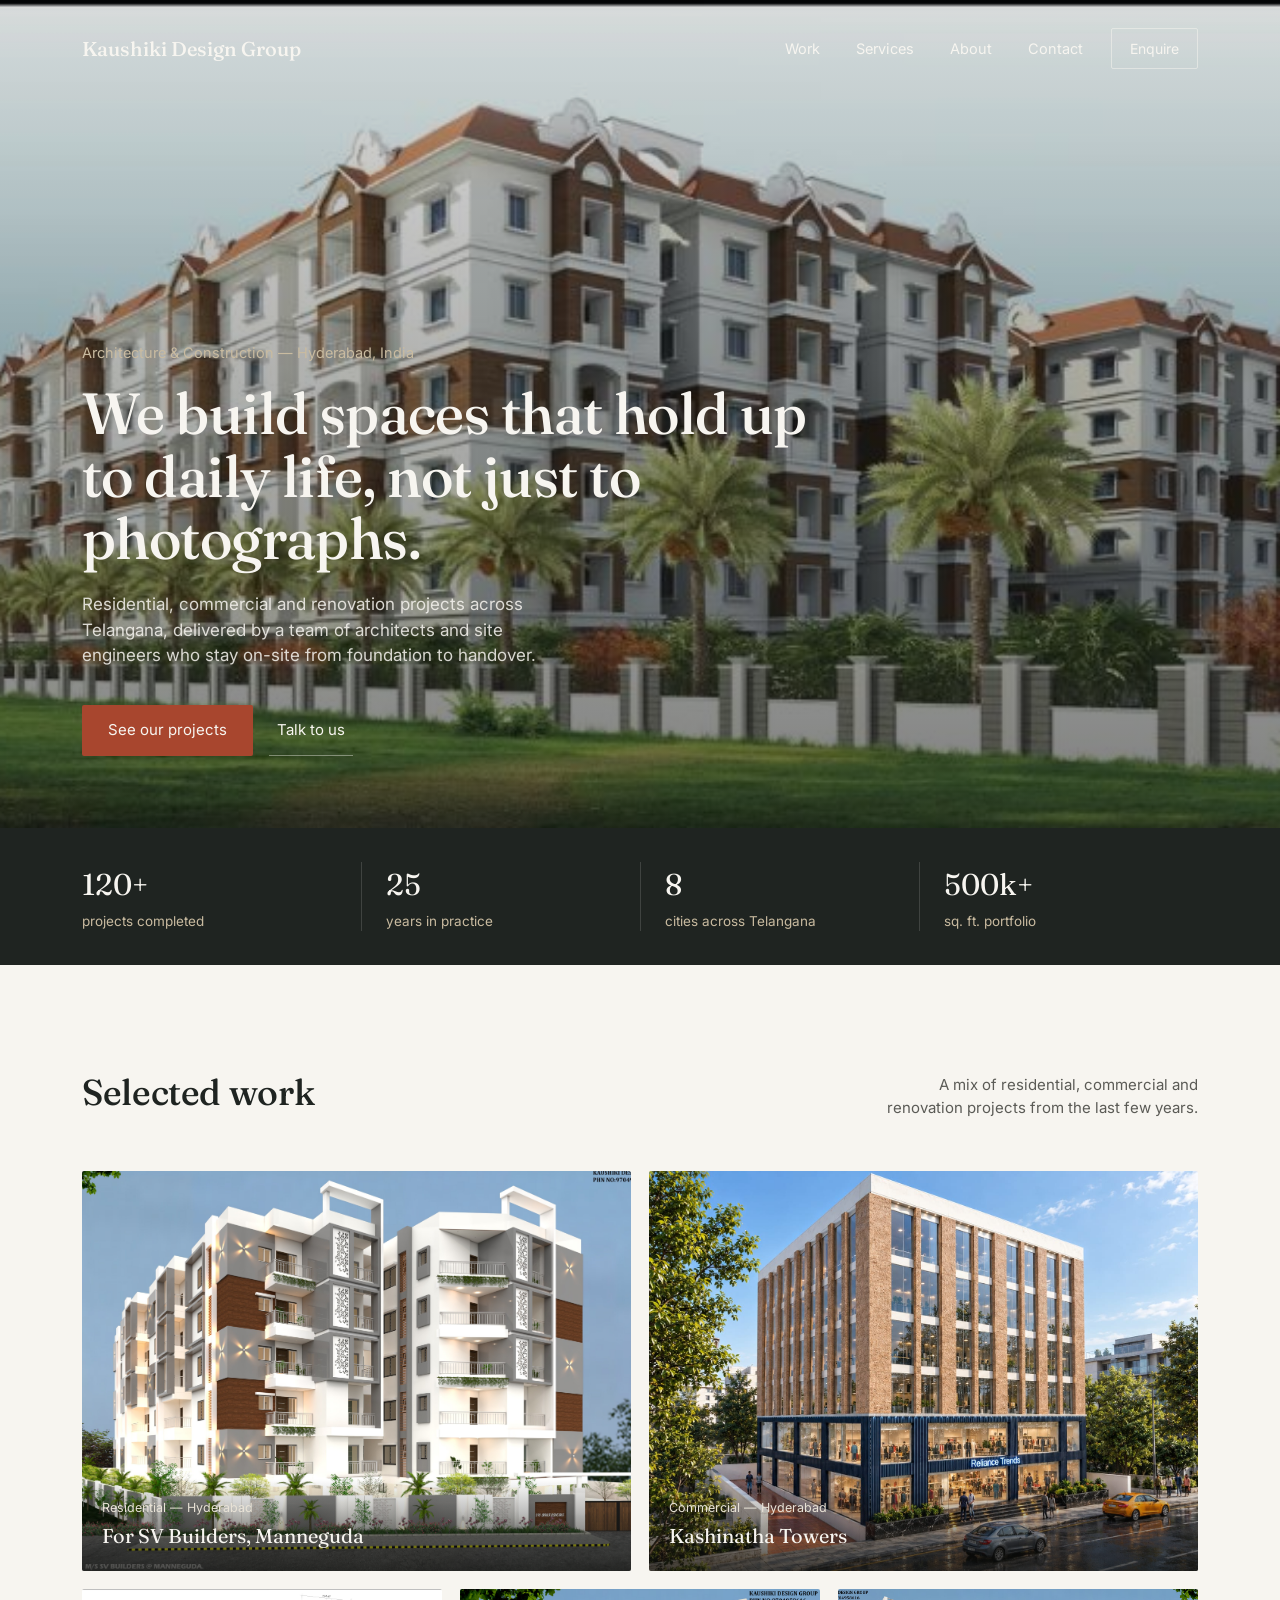
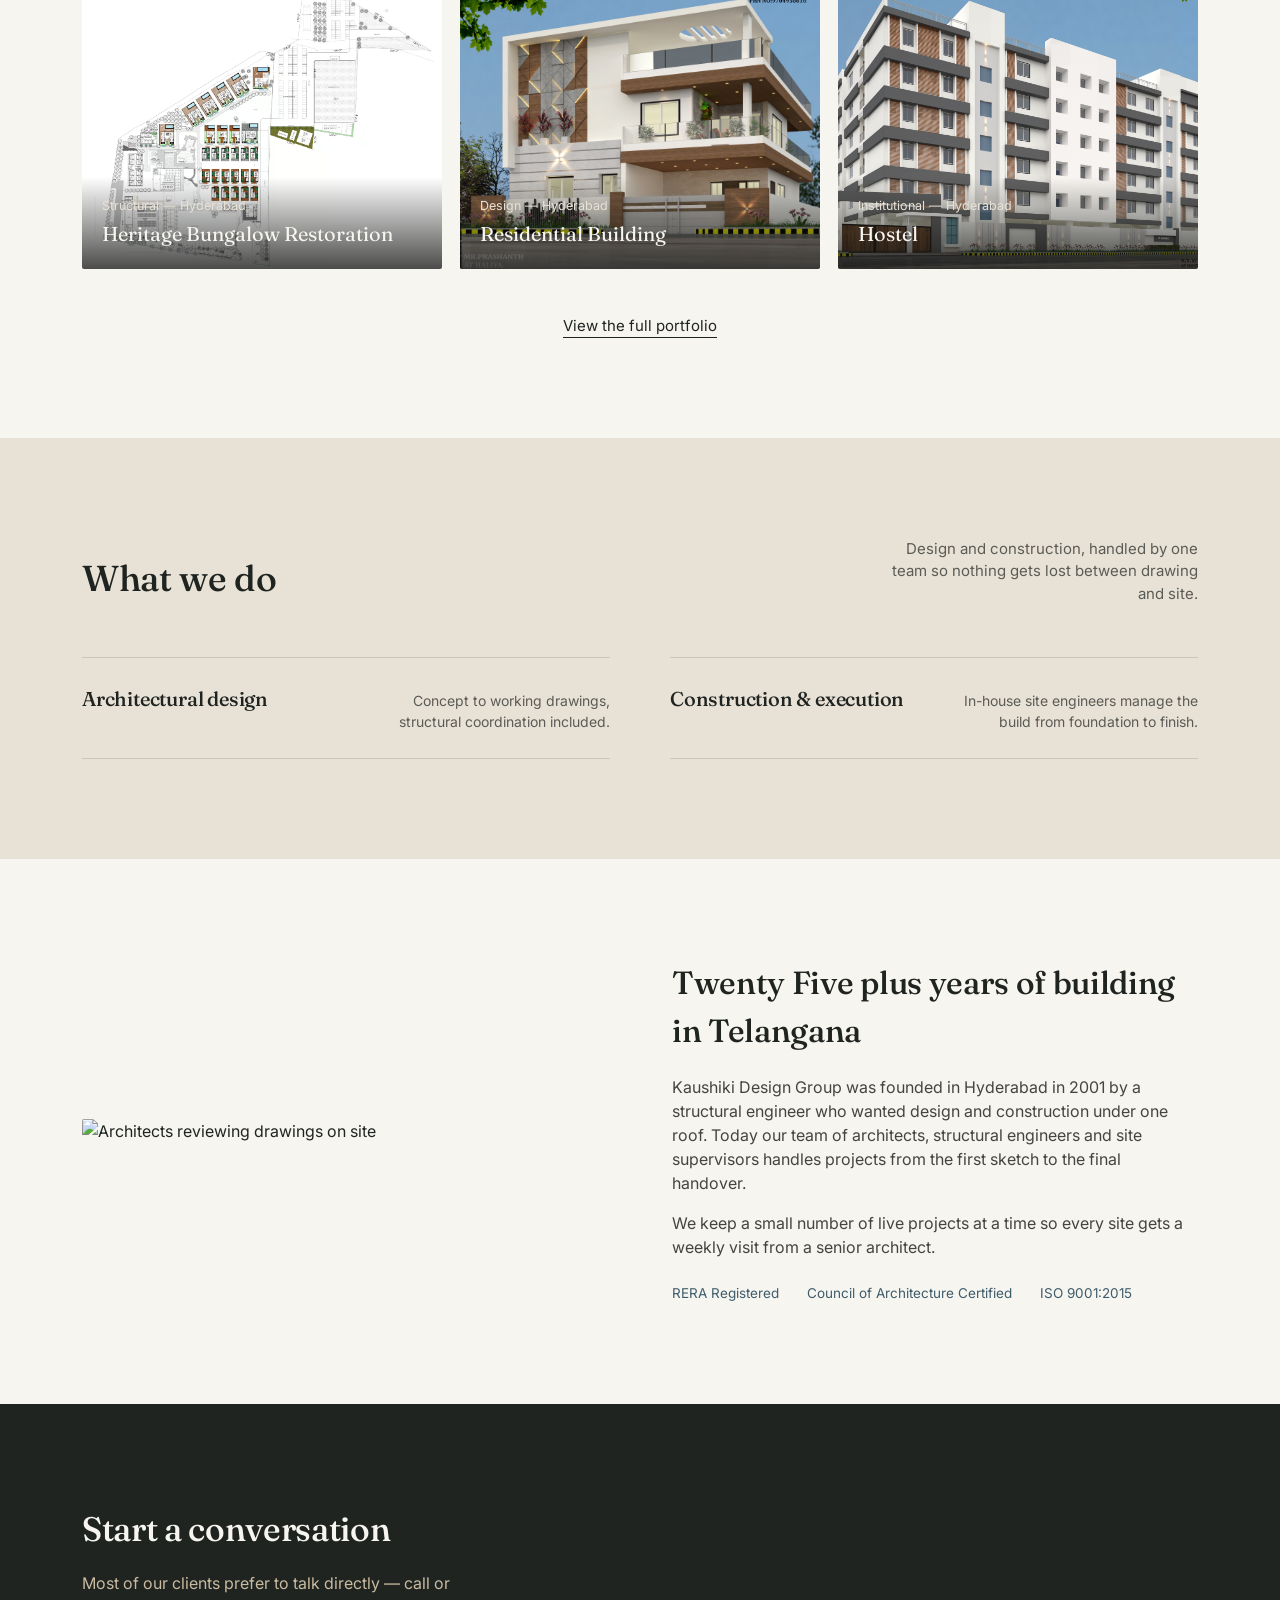
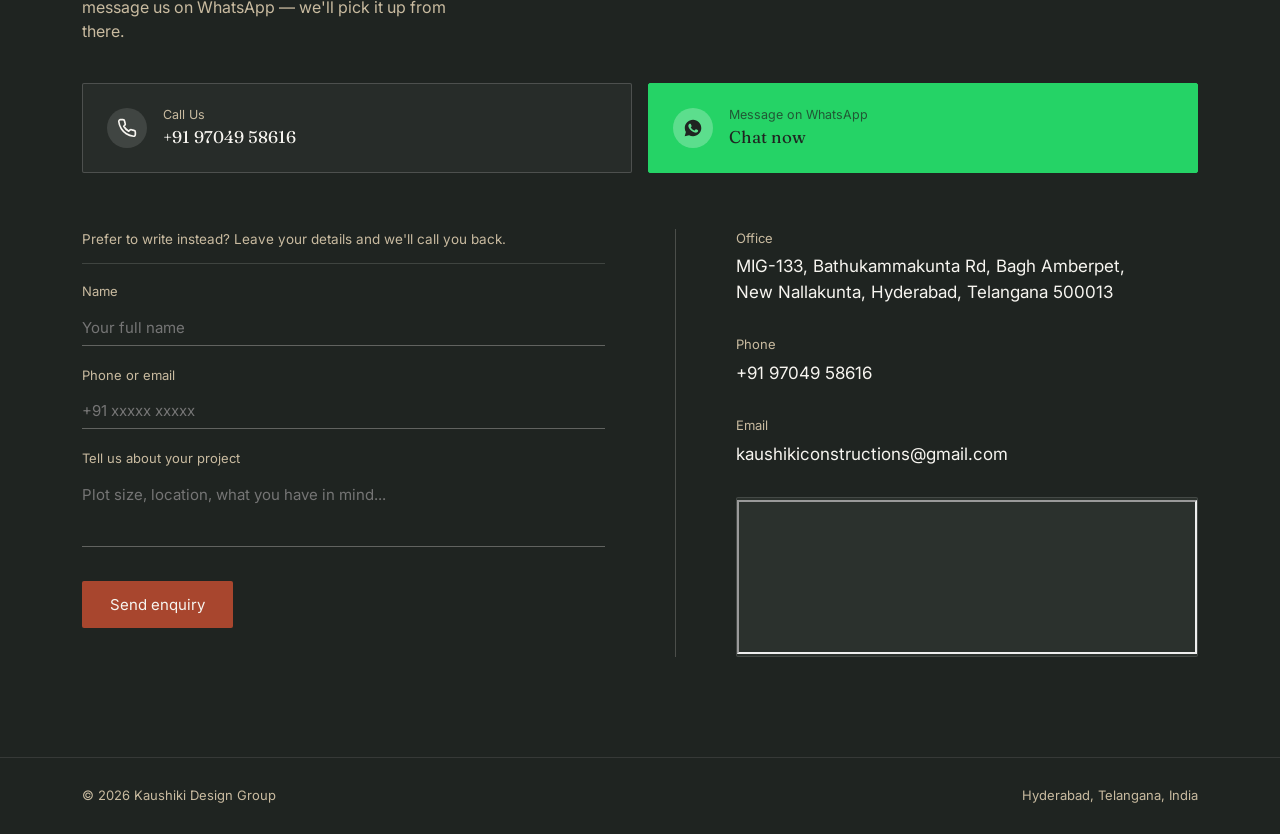
==== commit c4a3c307: "optimize code" ====
--- a/index.html
+++ b/index.html
@@ -4,6 +4,11 @@
 <meta charset="UTF-8">
 <meta name="viewport" content="width=device-width, initial-scale=1.0">
 <title>Kaushiki Design Group</title>
+<meta name="description" content="Kaushiki Design Group is an architecture and construction studio in Hyderabad, delivering residential, commercial and renovation projects across Telangana for over 25 years.">
+<meta property="og:title" content="Kaushiki Design Group — Architecture &amp; Construction, Hyderabad">
+<meta property="og:description" content="Residential, commercial and renovation projects across Telangana, delivered by architects and site engineers who stay on-site from foundation to handover.">
+<meta property="og:type" content="website">
+<meta property="og:image" content="images/site/Vision-Day.jpeg">
 <link rel="preconnect" href="https://fonts.googleapis.com">
 <link href="https://fonts.googleapis.com/css2?family=Fraunces:opsz,wght@9..144,300;9..144,500;9..144,600&family=Inter:wght@400;500;600&display=swap" rel="stylesheet">
 <link rel="icon" type="image/jpeg" href="images/site/logo.jpeg">
@@ -14,13 +19,18 @@
 <nav>
   <div class="wrap">
     <div class="logo">Kaushiki Design Group</div>
-    <div class="navlinks">
-      <a href="#work">Work</a>
-      <a href="#services">Services</a>
-      <a href="#about">About</a>
-      <a href="#contact">Contact</a>
-    </div>
-    <a href="#contact" class="nav-cta">Enquire</a>
+    <button class="nav-toggle" id="navToggle" aria-label="Toggle navigation" aria-expanded="false" aria-controls="navRight">
+      <span></span><span></span><span></span>
+    </button>
+    <div class="nav-right" id="navRight">
+      <div class="navlinks">
+        <a href="#work">Work</a>
+        <a href="#services">Services</a>
+        <a href="#about">About</a>
+        <a href="#contact">Contact</a>
+      </div>
+      <a href="#contact" class="nav-cta">Enquire</a>
+    </div>
   </div>
 </nav>
 
@@ -144,6 +154,9 @@
 
     <div class="contact-grid">
       <form action="https://formspree.io/f/your-form-id" method="POST">
+        <!-- TODO: replace "your-form-id" above with the real Formspree endpoint
+             (or another form backend) before launch — this is still a placeholder
+             and the form will not currently deliver enquiries anywhere. -->
         <div class="secondary-form-label">Prefer to write instead? Leave your details and we'll call you back.</div>
         <div class="field">
           <label for="name">Name</label>
@@ -192,5 +205,14 @@
   </div>
 </footer>
 
+<script>
+  const navToggle = document.getElementById('navToggle');
+  const navRight = document.getElementById('navRight');
+  navToggle.addEventListener('click', () => {
+    const isOpen = navRight.classList.toggle('open');
+    navToggle.setAttribute('aria-expanded', String(isOpen));
+  });
+</script>
+
 </body>
 </html>
--- a/styles.css
+++ b/styles.css
@@ -1,524 +1,559 @@
 :root {
-    --charcoal: #1F2421;
-    --limestone: #E8E2D6;
-    --rust: #A8462E;
-    --steel: #3E5C6B;
-    --sand: #C9BBA0;
-    --paper: #F7F5F0;
+  --charcoal: #1F2421;
+  --limestone: #E8E2D6;
+  --rust: #A8462E;
+  --steel: #3E5C6B;
+  --sand: #C9BBA0;
+  --paper: #F7F5F0;
+}
+
+* { margin: 0; padding: 0; box-sizing: border-box; }
+
+body {
+  font-family: 'Inter', sans-serif;
+  background: var(--paper);
+  color: var(--charcoal);
+  line-height: 1.5;
+}
+
+h1, h2, h3 {
+  font-family: 'Fraunces', serif;
+  font-weight: 500;
+  letter-spacing: -0.01em;
+}
+
+a { color: inherit; text-decoration: none; }
+
+.wrap {
+  max-width: 1180px;
+  margin: 0 auto;
+  padding: 0 32px;
+}
+
+/* ---------- NAV ---------- */
+nav {
+  position: absolute;
+  top: 0; left: 0; right: 0;
+  z-index: 10;
+  padding: 28px 0;
+}
+/* Portfolio page has no hero image behind it, so its nav sits in
+   normal flow with a solid background instead of overlaying content. */
+nav.portfolio {
+  position: static;
+  background: var(--charcoal);
+  padding: 24px 0;
+}
+nav .wrap {
+  display: flex;
+  justify-content: space-between;
+  align-items: center;
+}
+.logo {
+  font-family: 'Fraunces', serif;
+  font-size: 20px;
+  color: var(--paper);
+  font-weight: 500;
+}
+.navlinks {
+  display: flex;
+  gap: 36px;
+  font-size: 14.5px;
+}
+.navlinks a { color: var(--paper); }
+.navlinks a.current { color: var(--sand); border-bottom: 1px solid var(--sand); padding-bottom: 2px; }
+.navlinks a:hover { color: var(--sand); }
+.nav-cta {
+  border: 1px solid rgba(247,245,240,0.5);
+  padding: 9px 18px;
+  border-radius: 2px;
+  font-size: 14px;
+  color: var(--paper);
+}
+.nav-cta:hover { background: var(--paper); color: var(--charcoal); border-color: var(--paper); }
+
+/* Mobile nav toggle (hidden on desktop, see media query below) */
+.nav-toggle {
+  display: none;
+  flex-direction: column;
+  gap: 5px;
+  background: none;
+  border: none;
+  padding: 6px;
+  cursor: pointer;
+}
+.nav-toggle span {
+  width: 22px;
+  height: 2px;
+  background: var(--paper);
+  display: block;
+}
+.nav-right {
+  display: flex;
+  align-items: center;
+  gap: 28px;
+}
+
+/* ---------- HERO ---------- */
+.hero {
+  position: relative;
+  height: 92vh;
+  min-height: 620px;
+  background:
+    linear-gradient(180deg, rgba(20,22,20,0.15) 0%, rgba(20,22,20,0.55) 100%),
+    url('images/site/Vision-Day.jpeg')
+    center/cover no-repeat;
+  display: flex;
+  align-items: flex-end;
+}
+.hero-inner {
+  width: 100%;
+  padding-bottom: 72px;
+}
+.hero-eyebrow {
+  color: var(--sand);
+  font-size: 14.5px;
+  margin-bottom: 18px;
+}
+.hero h1 {
+  color: var(--paper);
+  font-size: 58px;
+  max-width: 780px;
+  line-height: 1.08;
+}
+.hero p {
+  color: rgba(247,245,240,0.85);
+  font-size: 17px;
+  max-width: 460px;
+  margin-top: 22px;
+}
+.hero-actions {
+  margin-top: 36px;
+  display: flex;
+  gap: 16px;
+}
+.btn-primary {
+  background: var(--rust);
+  color: var(--paper);
+  padding: 14px 26px;
+  font-size: 15px;
+  border-radius: 2px;
+  display: inline-block;
+  white-space: nowrap;
+}
+.btn-primary:hover { background: #8f3a26; }
+.btn-ghost {
+  color: var(--paper);
+  padding: 14px 8px;
+  font-size: 15px;
+  border-bottom: 1px solid rgba(247,245,240,0.4);
+}
+.btn-ghost:hover { border-color: var(--paper); }
+
+/* ---------- PAGE HEADER (portfolio) ---------- */
+.page-header {
+  background: var(--charcoal);
+  color: var(--paper);
+  padding: 64px 0 56px;
+}
+.page-header .eyebrow {
+  color: var(--sand);
+  font-size: 14.5px;
+  margin-bottom: 16px;
+}
+.page-header h1 {
+  font-size: 44px;
+  max-width: 620px;
+  line-height: 1.1;
+}
+.page-header p {
+  color: rgba(247,245,240,0.8);
+  font-size: 16px;
+  max-width: 480px;
+  margin-top: 18px;
+}
+
+/* ---------- FILTERS (portfolio) ---------- */
+.filter-bar {
+  background: var(--paper);
+  border-bottom: 1px solid rgba(31,36,33,0.12);
+  position: sticky;
+  top: 0;
+  z-index: 5;
+}
+.filter-bar .wrap {
+  display: flex;
+  align-items: center;
+  gap: 8px;
+  padding: 18px 32px;
+  overflow-x: auto;
+}
+.filter-count {
+  font-size: 13.5px;
+  color: #5b5b56;
+  margin-left: auto;
+  white-space: nowrap;
+}
+.filter-tab {
+  font-size: 14.5px;
+  padding: 8px 4px;
+  color: #5b5b56;
+  border-bottom: 2px solid transparent;
+  white-space: nowrap;
+  cursor: pointer;
+  background: none;
+  border-top: none; border-left: none; border-right: none;
+  font-family: 'Inter', sans-serif;
+}
+.filter-tab + .filter-tab { margin-left: 22px; }
+.filter-tab:hover { color: var(--charcoal); }
+.filter-tab.active { color: var(--charcoal); border-bottom-color: var(--rust); }
+
+/* ---------- STATS STRIP ---------- */
+.stats {
+  background: var(--charcoal);
+  color: var(--paper);
+}
+.stats .wrap {
+  display: grid;
+  grid-template-columns: repeat(4, 1fr);
+  padding: 34px 32px;
+}
+.stats .stat { border-left: 1px solid rgba(247,245,240,0.15); padding-left: 24px; }
+.stats .stat:first-child { border-left: none; padding-left: 0; }
+.stat .num { font-family: 'Fraunces', serif; font-size: 30px; }
+.stat .label { font-size: 13.5px; color: var(--sand); margin-top: 4px; }
+
+/* ---------- SECTION HEADERS ---------- */
+.section { padding: 100px 0; }
+/* Portfolio's listing section uses tighter top padding since the
+   filter bar directly above it already carries its own spacing. */
+.section--portfolio { padding: 64px 0 100px; }
+
+.section-head {
+  display: flex;
+  justify-content: space-between;
+  align-items: flex-end;
+  margin-bottom: 52px;
+  gap: 24px;
+}
+.section-head h2 { font-size: 36px; max-width: 480px; }
+.section-head .sub { font-size: 15px; color: #5b5b56; max-width: 320px; text-align: right; }
+
+/* ---------- PORTFOLIO GRID ---------- */
+.portfolio-grid {
+  display: grid;
+  grid-template-columns: repeat(3, 1fr);
+  gap: 28px 24px;
+}
+.card {
+  display: block;
+}
+.card-img {
+  position: relative;
+  overflow: hidden;
+  border-radius: 2px;
+  aspect-ratio: 4 / 3;
+  background: var(--limestone);
+}
+.card-img img {
+  width: 100%;
+  height: 100%;
+  object-fit: cover;
+  display: block;
+  transition: transform 0.5s ease;
+}
+.card:hover .card-img img { transform: scale(1.04); }
+.card-year {
+  position: absolute;
+  top: 14px;
+  right: 14px;
+  background: rgba(247,245,240,0.9);
+  color: var(--charcoal);
+  font-size: 12px;
+  padding: 4px 9px;
+  border-radius: 2px;
+}
+.card-body {
+  padding-top: 16px;
+}
+.card-kind {
+  font-size: 12.5px;
+  color: var(--rust);
+  margin-bottom: 6px;
+}
+.card-name {
+  font-family: 'Fraunces', serif;
+  font-size: 20px;
+  margin-bottom: 4px;
+}
+.card-loc {
+  font-size: 13.5px;
+  color: #5b5b56;
+}
+
+.empty-state {
+  display: none;
+  text-align: center;
+  padding: 80px 0;
+  color: #5b5b56;
+  font-size: 15px;
+}
+.empty-state.show { display: block; }
+
+.load-more {
+  text-align: center;
+  margin-top: 56px;
+}
+.load-more button {
+  background: none;
+  border: 1px solid rgba(31,36,33,0.3);
+  padding: 13px 30px;
+  font-size: 14.5px;
+  border-radius: 2px;
+  font-family: 'Inter', sans-serif;
+  cursor: pointer;
+  color: var(--charcoal);
+}
+.load-more button:hover { border-color: var(--charcoal); }
+
+/* ---------- SERVICES ---------- */
+.services {
+  background: var(--limestone);
+}
+.services-grid {
+  display: grid;
+  grid-template-columns: 1fr 1fr;
+  gap: 0 60px;
+}
+.service-row {
+  padding: 26px 0;
+  border-top: 1px solid rgba(31,36,33,0.15);
+  display: flex;
+  justify-content: space-between;
+  align-items: baseline;
+}
+.service-row:last-child { border-bottom: 1px solid rgba(31,36,33,0.15); }
+.service-row h3 { font-size: 20px; font-weight: 500; }
+.service-row p { font-size: 14px; color: #5b5b56; max-width: 240px; text-align: right; }
+
+/* ---------- CTA BAND (portfolio) ---------- */
+.cta-band {
+  background: var(--limestone);
+  padding: 72px 0;
+}
+.cta-band .wrap {
+  display: flex;
+  justify-content: space-between;
+  align-items: center;
+  gap: 32px;
+}
+.cta-band h2 { font-size: 30px; max-width: 440px; }
+
+/* ---------- PROJECTS (asymmetric grid, homepage) ---------- */
+.projects-grid {
+  display: grid;
+  grid-template-columns: repeat(6, 1fr);
+  grid-template-rows: 400px 280px;
+  gap: 18px;
+}
+.proj {
+  position: relative;
+  overflow: hidden;
+  border-radius: 2px;
+}
+.proj img { width: 100%; height: 100%; object-fit: cover; display: block; transition: transform 0.5s ease; }
+.proj:hover img { transform: scale(1.04); }
+.proj-tag {
+  position: absolute;
+  bottom: 0; left: 0; right: 0;
+  padding: 20px;
+  background: linear-gradient(0deg, rgba(15,16,14,0.75) 0%, transparent 100%);
+  color: var(--paper);
+}
+.proj-tag .kind { font-size: 12.5px; color: var(--limestone); margin-bottom: 4px; }
+.proj-tag .name { font-family: 'Fraunces', serif; font-size: 20px; }
+
+.proj-a { grid-column: 1 / 4; grid-row: 1 / 2; }
+.proj-b { grid-column: 4 / 7; grid-row: 1 / 2; }
+.proj-c { grid-column: 1 / 3; grid-row: 2 / 3; }
+.proj-d { grid-column: 3 / 5; grid-row: 2 / 3; }
+.proj-e { grid-column: 5 / 7; grid-row: 2 / 3; }
+
+.view-all {
+  margin-top: 44px;
+  text-align: center;
+}
+.view-all a {
+  font-size: 15px;
+  border-bottom: 1px solid var(--charcoal);
+  padding-bottom: 2px;
+}
+
+/* ---------- ABOUT STRIP ---------- */
+.about {
+  display: grid;
+  grid-template-columns: 1fr 1fr;
+  gap: 64px;
+  align-items: center;
+}
+.about img { width: 100%; border-radius: 2px; display: block; }
+.about h2 { font-size: 32px; margin-bottom: 20px; }
+.about p { font-size: 16px; color: #444540; margin-bottom: 16px; }
+.about-credentials {
+  margin-top: 24px;
+  display: flex;
+  gap: 28px;
+  font-size: 13.5px;
+  color: var(--steel);
+}
+
+/* ---------- CONTACT ---------- */
+.contact {
+  background: var(--charcoal);
+  color: var(--paper);
+}
+.contact-grid {
+  display: grid;
+  grid-template-columns: 1fr 1fr;
+  gap: 70px;
+}
+.contact h2 { color: var(--paper); font-size: 34px; margin-bottom: 16px; }
+.contact > .wrap > p { color: var(--sand); max-width: 380px; margin-bottom: 40px; }
+
+.direct-ctas {
+  display: flex;
+  gap: 16px;
+  margin-bottom: 56px;
+}
+.cta-card {
+  flex: 1;
+  display: flex;
+  align-items: center;
+  gap: 16px;
+  padding: 22px 24px;
+  border-radius: 2px;
+  border: 1px solid rgba(247,245,240,0.18);
+}
+.cta-card.call { background: rgba(247,245,240,0.04); }
+.cta-card.whatsapp { background: #25D366; border-color: #25D366; }
+.cta-icon {
+  width: 40px; height: 40px;
+  flex-shrink: 0;
+  border-radius: 50%;
+  display: flex;
+  align-items: center;
+  justify-content: center;
+  background: rgba(247,245,240,0.12);
+}
+.cta-card.whatsapp .cta-icon { background: rgba(255,255,255,0.25); }
+.cta-icon svg { width: 20px; height: 20px; }
+.cta-text .k { font-size: 12.5px; color: var(--sand); }
+.cta-card.whatsapp .cta-text .k { color: rgba(31,36,33,0.7); }
+.cta-text .v { font-size: 17px; font-family: 'Fraunces', serif; color: var(--paper); }
+.cta-card.whatsapp .cta-text .v { color: var(--charcoal); }
+
+.secondary-form-label {
+  font-size: 13.5px;
+  color: var(--sand);
+  margin-bottom: 18px;
+  padding-bottom: 14px;
+  border-bottom: 1px solid rgba(247,245,240,0.15);
+}
+
+.field { margin-bottom: 20px; }
+.field label { display: block; font-size: 13px; color: var(--sand); margin-bottom: 8px; }
+.field input, .field textarea {
+  width: 100%;
+  background: transparent;
+  border: none;
+  border-bottom: 1px solid rgba(247,245,240,0.3);
+  color: var(--paper);
+  font-family: 'Inter', sans-serif;
+  font-size: 15px;
+  padding: 8px 0;
+}
+.field input:focus, .field textarea:focus {
+  outline: none;
+  border-bottom-color: var(--rust);
+}
+.field textarea { resize: none; height: 70px; }
+.submit-btn {
+  margin-top: 8px;
+  background: var(--rust);
+  color: var(--paper);
+  border: none;
+  padding: 14px 28px;
+  font-size: 15px;
+  border-radius: 2px;
+  cursor: pointer;
+  font-family: 'Inter', sans-serif;
+}
+.submit-btn:hover { background: #8f3a26; }
+
+.contact-info { border-left: 1px solid rgba(247,245,240,0.2); padding-left: 60px; }
+.info-block { margin-bottom: 30px; }
+.info-block .k { font-size: 13px; color: var(--sand); margin-bottom: 6px; }
+.info-block .v { font-size: 17px; }
+.map-box {
+  margin-top: 30px;
+  height: 160px;
+  background: #2b312d;
+  border-radius: 2px;
+  display: flex;
+  align-items: center;
+  justify-content: center;
+  color: var(--sand);
+  font-size: 13.5px;
+  border: 1px solid rgba(247,245,240,0.12);
+}
+
+/* ---------- FOOTER ---------- */
+footer {
+  background: var(--charcoal);
+  padding: 28px 0;
+  border-top: 1px solid rgba(247,245,240,0.1);
+}
+footer .wrap {
+  display: flex;
+  justify-content: space-between;
+  font-size: 13px;
+  color: var(--sand);
+}
+
+@media (max-width: 860px) {
+  .hero h1 { font-size: 38px; }
+  .page-header h1 { font-size: 32px; }
+  .stats .wrap { grid-template-columns: repeat(2, 1fr); row-gap: 20px; }
+  .stats .stat:nth-child(3) { border-left: none; padding-left: 0; }
+  .projects-grid { grid-template-columns: 1fr; grid-template-rows: auto; }
+  .proj { grid-column: auto !important; grid-row: auto !important; height: 260px; }
+  .portfolio-grid { grid-template-columns: repeat(2, 1fr); }
+  .services-grid, .about, .contact-grid { grid-template-columns: 1fr; }
+  .contact-info { border-left: none; padding-left: 0; margin-top: 20px; }
+  .section-head { flex-direction: column; align-items: flex-start; }
+  .section-head .sub { text-align: left; }
+  .cta-band .wrap { flex-direction: column; align-items: flex-start; }
+
+  /* Mobile nav: swap the inline links/CTA for a toggled dropdown panel */
+  .nav-toggle { display: flex; }
+  .nav-right { display: none; }
+  .nav-right.open {
+    display: flex;
+    flex-direction: column;
+    align-items: flex-start;
+    gap: 20px;
+    position: absolute;
+    top: 100%;
+    left: 0;
+    right: 0;
+    background: var(--charcoal);
+    padding: 24px 32px 32px;
+    z-index: 20;
   }
-
-  * { margin: 0; padding: 0; box-sizing: border-box; }
-
-  body {
-    font-family: 'Inter', sans-serif;
-    background: var(--paper);
-    color: var(--charcoal);
-    line-height: 1.5;
-  }
-
-  h1, h2, h3 {
-    font-family: 'Fraunces', serif;
-    font-weight: 500;
-    letter-spacing: -0.01em;
-  }
-
-  a { color: inherit; text-decoration: none; }
-
-  .wrap {
-    max-width: 1180px;
-    margin: 0 auto;
-    padding: 0 32px;
-  }
-
-  /* ---------- NAV ---------- */
-  nav {
-    position: absolute;
-    top: 0; left: 0; right: 0;
-    z-index: 10;
-    padding: 28px 0; 
-  }
-  nav .portfolio {
-    background: var(--charcoal);
-    padding: 24px 0;
-  }
-  nav .wrap {
-    display: flex;
-    justify-content: space-between;
-    align-items: center;
-  }
-  .logo {
-    font-family: 'Fraunces', serif;
-    font-size: 20px;
-    color: var(--paper);
-    font-weight: 500;
-  }
-  .navlinks {
-    display: flex;
-    gap: 36px;
-    font-size: 14.5px;
-  }
-  .navlinks a { color: var(--paper); }
-  .navlinks a.current { color: var(--sand); border-bottom: 1px solid var(--sand); padding-bottom: 2px; }
-  .navlinks a:hover { color: var(--sand); }
-  .nav-cta {
-    border: 1px solid rgba(247,245,240,0.5);
-    padding: 9px 18px;
-    border-radius: 2px;
-    font-size: 14px;
-    color: var(--paper);
-  }
-  .nav-cta:hover { background: var(--paper); color: var(--charcoal); border-color: var(--paper); }
-
-  /* ---------- HERO ---------- */
-  .hero {
-    position: relative;
-    height: 92vh;
-    min-height: 620px;
-    background:
-      linear-gradient(180deg, rgba(20,22,20,0.15) 0%, rgba(20,22,20,0.55) 100%),
-      url('images/site/Vision-Day.jpeg')
-      center/cover no-repeat;
-    display: flex;
-    align-items: flex-end;
-  }
-  .hero-inner {
-    width: 100%;
-    padding-bottom: 72px;
-  }
-  .hero-eyebrow {
-    color: var(--sand);
-    font-size: 14.5px;
-    margin-bottom: 18px;
-  }
-  .hero h1 {
-    color: var(--paper);
-    font-size: 58px;
-    max-width: 780px;
-    line-height: 1.08;
-  }
-  .hero p {
-    color: rgba(247,245,240,0.85);
-    font-size: 17px;
-    max-width: 460px;
-    margin-top: 22px;
-  }
-  .hero-actions {
-    margin-top: 36px;
-    display: flex;
-    gap: 16px;
-  }
-  .btn-primary {
-    background: var(--rust);
-    color: var(--paper);
-    padding: 14px 26px;
-    font-size: 15px;
-    border-radius: 2px;
-    display: inline-block;
-  }
-  .btn-primary:hover { background: #8f3a26; }
-  .btn-ghost {
-    color: var(--paper);
-    padding: 14px 8px;
-    font-size: 15px;
-    border-bottom: 1px solid rgba(247,245,240,0.4);
-  }
-  .btn-ghost:hover { border-color: var(--paper); }
-
-  /* ---------- PAGE HEADER ---------- */
-  .page-header {
-    background: var(--charcoal);
-    color: var(--paper);
-    padding: 64px 0 56px;
-  }
-  .page-header .eyebrow {
-    color: var(--sand);
-    font-size: 14.5px;
-    margin-bottom: 16px;
-  }
-  .page-header h1 {
-    font-size: 44px;
-    max-width: 620px;
-    line-height: 1.1;
-  }
-  .page-header p {
-    color: rgba(247,245,240,0.8);
-    font-size: 16px;
-    max-width: 480px;
-    margin-top: 18px;
-  }
-
-  /* ---------- FILTERS ---------- */
-  .filter-bar {
-    background: var(--paper);
-    border-bottom: 1px solid rgba(31,36,33,0.12);
-    position: sticky;
-    top: 0;
-    z-index: 5;
-  }
-  .filter-bar .wrap {
-    display: flex;
-    align-items: center;
-    gap: 8px;
-    padding: 18px 32px;
-    overflow-x: auto;
-  }
-  .filter-count {
-    font-size: 13.5px;
-    color: #5b5b56;
-    margin-left: auto;
-    white-space: nowrap;
-  }
-  .filter-tab {
-    font-size: 14.5px;
-    padding: 8px 4px;
-    color: #5b5b56;
-    border-bottom: 2px solid transparent;
-    white-space: nowrap;
-    cursor: pointer;
-    background: none;
-    border-top: none; border-left: none; border-right: none;
-    font-family: 'Inter', sans-serif;
-  }
-  .filter-tab + .filter-tab { margin-left: 22px; }
-  .filter-tab:hover { color: var(--charcoal); }
-  .filter-tab.active { color: var(--charcoal); border-bottom-color: var(--rust); }
-
-  /* ---------- STATS STRIP ---------- */
-  .stats {
-    background: var(--charcoal);
-    color: var(--paper);
-  }
-  .stats .wrap {
-    display: grid;
-    grid-template-columns: repeat(4, 1fr);
-    padding: 34px 32px;
-  }
-  .stats .stat { border-left: 1px solid rgba(247,245,240,0.15); padding-left: 24px; }
-  .stats .stat:first-child { border-left: none; padding-left: 0; }
-  .stat .num { font-family: 'Fraunces', serif; font-size: 30px; }
-  .stat .label { font-size: 13.5px; color: var(--sand); margin-top: 4px; }
-
-  /* ---------- SECTION HEADERS ---------- */
-  .section { padding: 100px 0; }
-  .section-head {
-    display: flex;
-    justify-content: space-between;
-    align-items: flex-end;
-    margin-bottom: 52px;
-    gap: 24px;
-  }
-  .section-head h2 { font-size: 36px; max-width: 480px; }
-  .section-head .sub { font-size: 15px; color: #5b5b56; max-width: 320px; text-align: right; }
-
-  /* ---------- GRID ---------- */
-  .section { padding: 64px 0 100px; } /* portfolio section */
-  .portfolio-grid {
-    display: grid;
-    grid-template-columns: repeat(3, 1fr);
-    gap: 28px 24px;
-  }
-  .card {
-    display: block;
-  }
-  .card-img {
-    position: relative;
-    overflow: hidden;
-    border-radius: 2px;
-    aspect-ratio: 4 / 3;
-    background: var(--limestone);
-  }
-  .card-img img {
-    width: 100%;
-    height: 100%;
-    object-fit: cover;
-    display: block;
-    transition: transform 0.5s ease;
-  }
-  .card:hover .card-img img { transform: scale(1.04); }
-  .card-year {
-    position: absolute;
-    top: 14px;
-    right: 14px;
-    background: rgba(247,245,240,0.9);
-    color: var(--charcoal);
-    font-size: 12px;
-    padding: 4px 9px;
-    border-radius: 2px;
-  }
-  .card-body {
-    padding-top: 16px;
-  }
-  .card-kind {
-    font-size: 12.5px;
-    color: var(--rust);
-    margin-bottom: 6px;
-  }
-  .card-name {
-    font-family: 'Fraunces', serif;
-    font-size: 20px;
-    margin-bottom: 4px;
-  }
-  .card-loc {
-    font-size: 13.5px;
-    color: #5b5b56;
-  }
-
-  .empty-state {
-    display: none;
-    text-align: center;
-    padding: 80px 0;
-    color: #5b5b56;
-    font-size: 15px;
-  }
-  .empty-state.show { display: block; }
-
-  .load-more {
-    text-align: center;
-    margin-top: 56px;
-  }
-  .load-more button {
-    background: none;
-    border: 1px solid rgba(31,36,33,0.3);
-    padding: 13px 30px;
-    font-size: 14.5px;
-    border-radius: 2px;
-    font-family: 'Inter', sans-serif;
-    cursor: pointer;
-    color: var(--charcoal);
-  }
-  .load-more button:hover { border-color: var(--charcoal); }
-
-  /* ---------- SERVICES ---------- */
-  .services {
-    background: var(--limestone);
-  }
-  .services-grid {
-    display: grid;
-    grid-template-columns: 1fr 1fr;
-    gap: 0 60px;
-  }
-  .service-row {
-    padding: 26px 0;
-    border-top: 1px solid rgba(31,36,33,0.15);
-    display: flex;
-    justify-content: space-between;
-    align-items: baseline;
-  }
-  .service-row:last-child { border-bottom: 1px solid rgba(31,36,33,0.15); }
-  .service-row h3 { font-size: 20px; font-weight: 500; }
-  .service-row p { font-size: 14px; color: #5b5b56; max-width: 240px; text-align: right; }
-
-  /* ---------- CTA BAND ---------- */
-  .cta-band {
-    background: var(--limestone);
-    padding: 72px 0;
-  }
-  .cta-band .wrap {
-    display: flex;
-    justify-content: space-between;
-    align-items: center;
-    gap: 32px;
-  }
-  .cta-band h2 { font-size: 30px; max-width: 440px; }
-  .btn-primary {
-    background: var(--rust);
-    color: var(--paper);
-    padding: 14px 26px;
-    font-size: 15px;
-    border-radius: 2px;
-    display: inline-block;
-    white-space: nowrap;
-  }
-  .btn-primary:hover { background: #8f3a26; }
-
-  /* ---------- PROJECTS (asymmetric grid) ---------- */
-  .projects-grid {
-    display: grid;
-    grid-template-columns: repeat(6, 1fr);
-    grid-template-rows: 400px 280px;
-    gap: 18px;
-  }
-  .proj {
-    position: relative;
-    overflow: hidden;
-    border-radius: 2px;
-  }
-  .proj img { width: 100%; height: 100%; object-fit: cover; display: block; transition: transform 0.5s ease; }
-  .proj:hover img { transform: scale(1.04); }
-  .proj-tag {
-    position: absolute;
-    bottom: 0; left: 0; right: 0;
-    padding: 20px;
-    background: linear-gradient(0deg, rgba(15,16,14,0.75) 0%, transparent 100%);
-    color: var(--paper);
-  }
-  .proj-tag .kind { font-size: 12.5px; color: var(--limestone); margin-bottom: 4px; }
-  .proj-tag .name { font-family: 'Fraunces', serif; font-size: 20px; }
-
-  .proj-a { grid-column: 1 / 4; grid-row: 1 / 2; }
-  .proj-b { grid-column: 4 / 7; grid-row: 1 / 2; }
-  .proj-c { grid-column: 1 / 3; grid-row: 2 / 3; }
-  .proj-d { grid-column: 3 / 5; grid-row: 2 / 3; }
-  .proj-e { grid-column: 5 / 7; grid-row: 2 / 3; }
-
-  .view-all {
-    margin-top: 44px;
-    text-align: center;
-  }
-  .view-all a {
-    font-size: 15px;
-    border-bottom: 1px solid var(--charcoal);
-    padding-bottom: 2px;
-  }
-
-  /* ---------- ABOUT STRIP ---------- */
-  .about {
-    display: grid;
-    grid-template-columns: 1fr 1fr;
-    gap: 64px;
-    align-items: center;
-  }
-  .about img { width: 100%; border-radius: 2px; display: block; }
-  .about h2 { font-size: 32px; margin-bottom: 20px; }
-  .about p { font-size: 16px; color: #444540; margin-bottom: 16px; }
-  .about-credentials {
-    margin-top: 24px;
-    display: flex;
-    gap: 28px;
-    font-size: 13.5px;
-    color: var(--steel);
-  }
-
-  /* ---------- CONTACT ---------- */
-  .contact {
-    background: var(--charcoal);
-    color: var(--paper);
-  }
-  .contact-grid {
-    display: grid;
-    grid-template-columns: 1fr 1fr;
-    gap: 70px;
-  }
-  .contact h2 { color: var(--paper); font-size: 34px; margin-bottom: 16px; }
-  .contact > .wrap > p { color: var(--sand); max-width: 380px; margin-bottom: 40px; }
-
-  .direct-ctas {
-    display: flex;
-    gap: 16px;
-    margin-bottom: 56px;
-  }
-  .cta-card {
-    flex: 1;
-    display: flex;
-    align-items: center;
-    gap: 16px;
-    padding: 22px 24px;
-    border-radius: 2px;
-    border: 1px solid rgba(247,245,240,0.18);
-  }
-  .cta-card.call { background: rgba(247,245,240,0.04); }
-  .cta-card.whatsapp { background: #25D366; border-color: #25D366; }
-  .cta-icon {
-    width: 40px; height: 40px;
-    flex-shrink: 0;
-    border-radius: 50%;
-    display: flex;
-    align-items: center;
-    justify-content: center;
-    background: rgba(247,245,240,0.12);
-  }
-  .cta-card.whatsapp .cta-icon { background: rgba(255,255,255,0.25); }
-  .cta-icon svg { width: 20px; height: 20px; }
-  .cta-text .k { font-size: 12.5px; color: var(--sand); }
-  .cta-card.whatsapp .cta-text .k { color: rgba(31,36,33,0.7); }
-  .cta-text .v { font-size: 17px; font-family: 'Fraunces', serif; color: var(--paper); }
-  .cta-card.whatsapp .cta-text .v { color: var(--charcoal); }
-
-  .secondary-form-label {
-    font-size: 13.5px;
-    color: var(--sand);
-    margin-bottom: 18px;
-    padding-bottom: 14px;
-    border-bottom: 1px solid rgba(247,245,240,0.15);
-  }
-
-  .field { margin-bottom: 20px; }
-  .field label { display: block; font-size: 13px; color: var(--sand); margin-bottom: 8px; }
-  .field input, .field textarea {
-    width: 100%;
-    background: transparent;
-    border: none;
-    border-bottom: 1px solid rgba(247,245,240,0.3);
-    color: var(--paper);
-    font-family: 'Inter', sans-serif;
-    font-size: 15px;
-    padding: 8px 0;
-  }
-  .field input:focus, .field textarea:focus {
-    outline: none;
-    border-bottom-color: var(--rust);
-  }
-  .field textarea { resize: none; height: 70px; }
-  .submit-btn {
-    margin-top: 8px;
-    background: var(--rust);
-    color: var(--paper);
-    border: none;
-    padding: 14px 28px;
-    font-size: 15px;
-    border-radius: 2px;
-    cursor: pointer;
-    font-family: 'Inter', sans-serif;
-  }
-  .submit-btn:hover { background: #8f3a26; }
-
-  .contact-info { border-left: 1px solid rgba(247,245,240,0.2); padding-left: 60px; }
-  .info-block { margin-bottom: 30px; }
-  .info-block .k { font-size: 13px; color: var(--sand); margin-bottom: 6px; }
-  .info-block .v { font-size: 17px; }
-  .map-box {
-    margin-top: 30px;
-    height: 160px;
-    background: #2b312d;
-    border-radius: 2px;
-    display: flex;
-    align-items: center;
-    justify-content: center;
-    color: var(--sand);
-    font-size: 13.5px;
-    border: 1px solid rgba(247,245,240,0.12);
-  }
-
-  /* ---------- FOOTER ---------- */
-  footer {
-    background: var(--charcoal);
-    padding: 28px 0;
-    border-top: 1px solid rgba(247,245,240,0.1);
-  }
-  footer .wrap {
-    display: flex;
-    justify-content: space-between;
-    font-size: 13px;
-    color: var(--sand);
-  }
-
-  @media (max-width: 860px) {
-    .page-header h1 { font-size: 32px; }
-    .portfolio-grid { grid-template-columns: repeat(2, 1fr); }
-    .navlinks { display: none; }
-    .cta-band .wrap { flex-direction: column; align-items: flex-start; }
-    .hero h1 { font-size: 38px; }
-    .stats .wrap { grid-template-columns: repeat(2, 1fr); row-gap: 20px; }
-    .stats .stat:nth-child(3) { border-left: none; padding-left: 0; }
-    .projects-grid { grid-template-columns: 1fr; grid-template-rows: auto; }
-    .proj { grid-column: auto !important; grid-row: auto !important; height: 260px; }
-    .services-grid, .about, .contact-grid { grid-template-columns: 1fr; }
-    .contact-info { border-left: none; padding-left: 0; margin-top: 20px; }
-    .section-head { flex-direction: column; align-items: flex-start; }
-    .section-head .sub { text-align: left; }
-    .navlinks { display: none; }
-  }
-  @media (max-width: 560px) {
-    .portfolio-grid { grid-template-columns: 1fr; }
-    .filter-count { display: none; }
-  }+  .navlinks { flex-direction: column; gap: 16px; }
+}
+@media (max-width: 560px) {
+  .portfolio-grid { grid-template-columns: 1fr; }
+  .filter-count { display: none; }
+}
